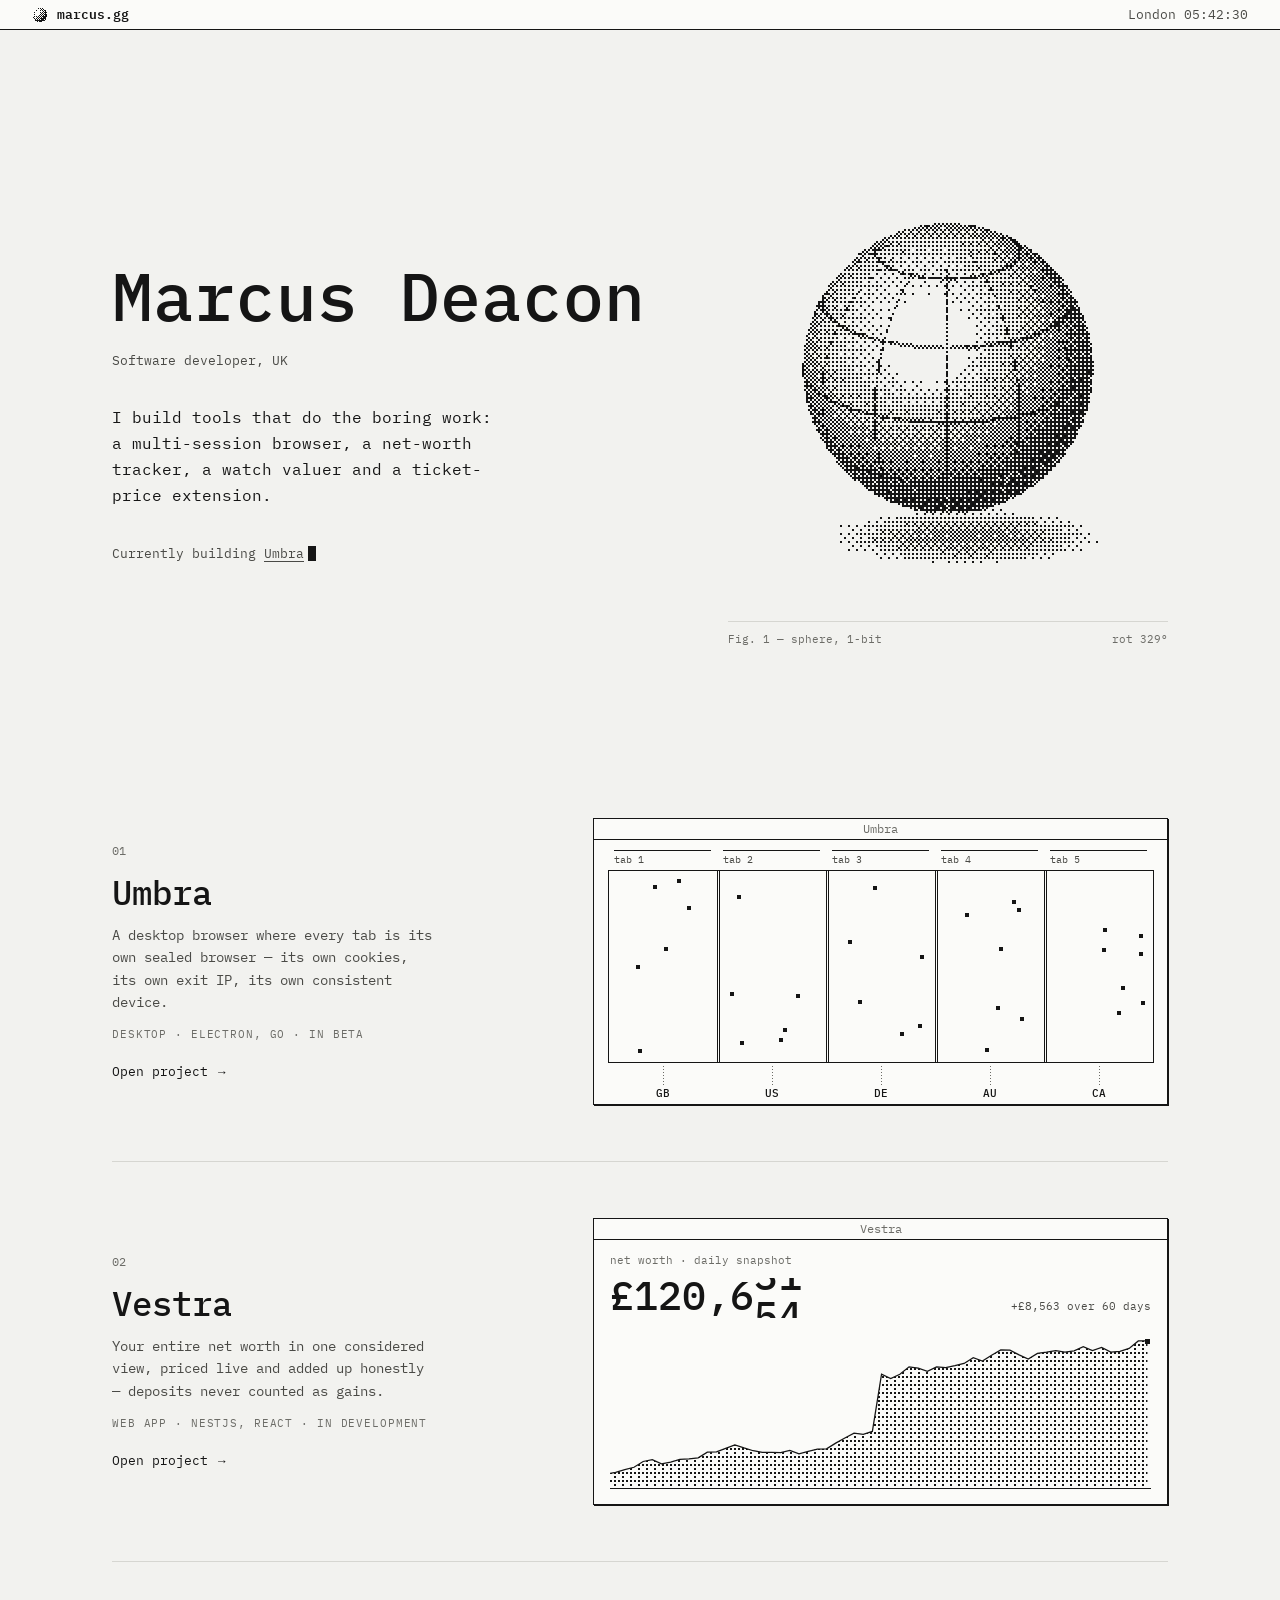
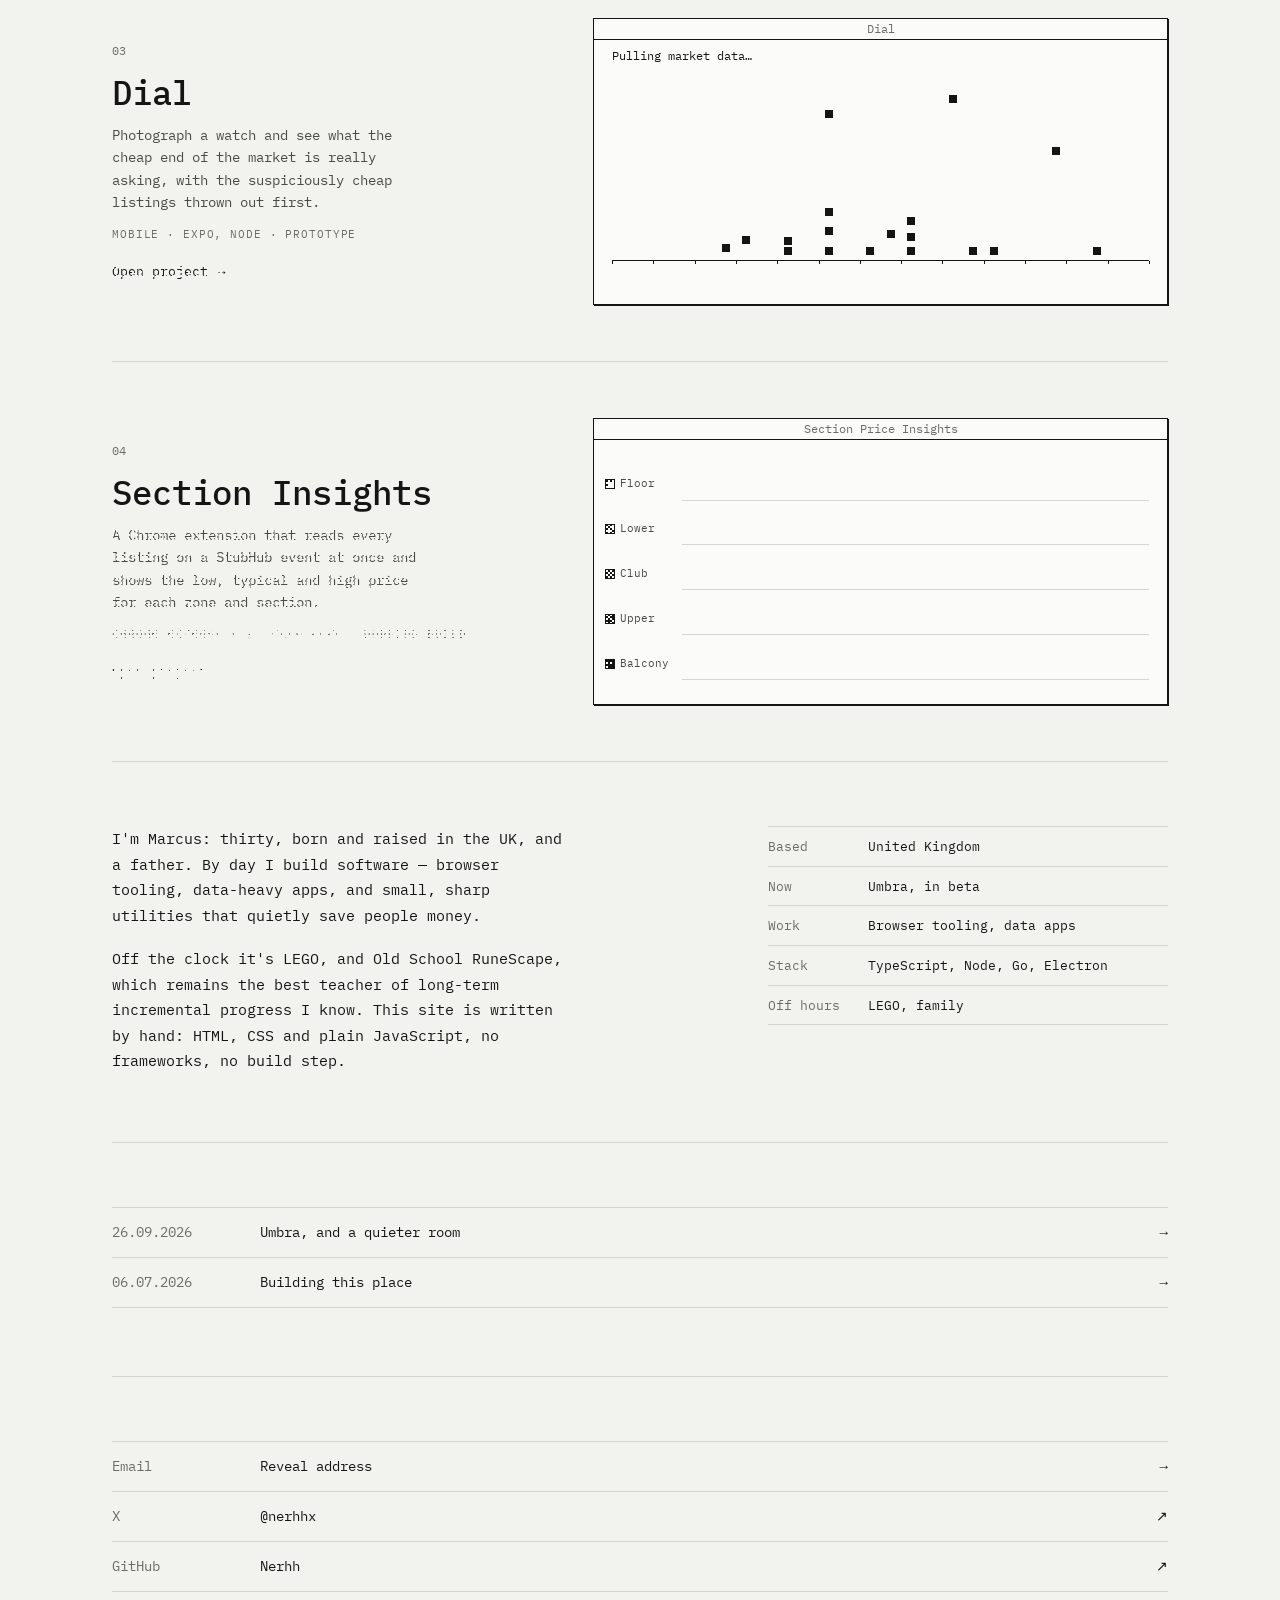
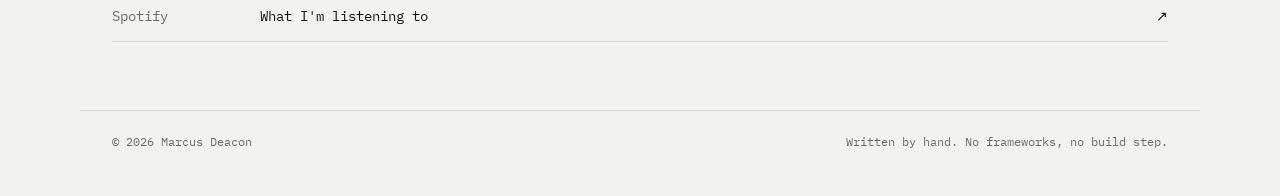
==== index.html @ 643c9d8e "Drop section headers, split the script, and introduce projects properly The menu-bar navigation and " ====
<!DOCTYPE html>
<html lang="en-GB">
<head>
  <meta charset="utf-8">
  <meta name="viewport" content="width=device-width, initial-scale=1">
  <title>Marcus Deacon</title>
  <meta name="description" content="Marcus Deacon — software developer in the UK. Building Umbra, a multi-session browser, alongside a net-worth tracker, a watch valuer and a ticket-price extension.">
  <meta property="og:title" content="Marcus Deacon">
  <meta property="og:description" content="Software developer, UK. Building Umbra, a multi-session browser.">
  <meta property="og:url" content="https://marcus.gg/">
  <meta property="og:type" content="website">
  <meta property="og:image" content="https://marcus.gg/assets/og.png">
  <meta property="og:image:width" content="1200">
  <meta property="og:image:height" content="630">
  <meta name="twitter:card" content="summary_large_image">
  <meta name="twitter:image" content="https://marcus.gg/assets/og.png">
  <meta name="theme-color" content="#fbfbf9">
  <link rel="icon" href="data:image/svg+xml,%3Csvg xmlns='http://www.w3.org/2000/svg' viewBox='0 0 16 16'%3E%3Crect width='16' height='16' fill='%23fbfbf9'/%3E%3Ccircle cx='8' cy='8' r='6' fill='%23151515'/%3E%3C/svg%3E">
  <link rel="preload" as="font" type="font/woff2" crossorigin href="assets/fonts/ibm-plex-mono-400.woff2">
  <link rel="preload" as="font" type="font/woff2" crossorigin href="assets/fonts/ibm-plex-mono-500.woff2">
  <link rel="stylesheet" href="css/style.css">
</head>
<body>

  <header class="menubar">
    <a class="mb-home" href="#top"><canvas id="mb-orb" width="16" height="16" aria-hidden="true"></canvas>marcus.gg</a>
    <div class="mb-right" aria-hidden="true">
      <span class="mb-dim" id="coords"></span>
      <span id="clock"></span>
    </div>
  </header>

  <main id="top">

    <section class="hero" aria-label="Introduction">
      <div>
        <h1 data-type data-at="220" data-cps="52">Marcus Deacon</h1>
        <p class="role" data-type data-at="980" data-cps="26">Software developer, UK</p>
        <p class="lede" data-dz data-at="1640">I build tools that do the boring work: a multi-session browser, a net-worth tracker, a watch valuer and a ticket-price extension.</p>
        <p class="now" data-dz data-at="1980">Currently building <a href="umbra/">Umbra</a><span class="caret" aria-hidden="true"></span></p>
      </div>
      <figure class="fig">
        <canvas id="orb" role="img" aria-label="A sphere drawn in one-bit dither, lit from the direction of your cursor. Drag to turn it."></canvas>
        <figcaption data-dz data-at="1400"><span>Fig. 1 — sphere, 1-bit</span><span id="orb-rot">drag to rotate</span></figcaption>
      </figure>
    </section>

    <ol class="index" aria-label="Projects">
      <li>
        <a class="pj" href="umbra/" data-zoom>
          <span class="pj-text">
            <span class="pj-n">01</span>
            <span class="pj-name" data-type>Umbra</span>
            <span class="pj-line" data-dz>A desktop browser where every tab is its own sealed browser — its own cookies, its own exit IP, its own consistent device.</span>
            <span class="pj-meta" data-dz>Desktop · Electron, Go · In beta</span>
            <span class="pj-open" data-dz>Open project <span class="go" aria-hidden="true">→</span></span>
          </span>
          <span class="pj-fig win" data-zoom-target>
            <span class="win-bar"><span class="win-box" aria-hidden="true"></span><span class="win-title">Umbra</span></span>
            <canvas class="mini" data-mini="umbra" role="img" aria-label="Five sealed partitions; cookies bounce inside their own and never cross"></canvas>
          </span>
        </a>
      </li>
      <li>
        <a class="pj" href="vestra/" data-zoom>
          <span class="pj-text">
            <span class="pj-n">02</span>
            <span class="pj-name" data-type>Vestra</span>
            <span class="pj-line" data-dz>Your entire net worth in one considered view, priced live and added up honestly — deposits never counted as gains.</span>
            <span class="pj-meta" data-dz>Web app · NestJS, React · In development</span>
            <span class="pj-open" data-dz>Open project <span class="go" aria-hidden="true">→</span></span>
          </span>
          <span class="pj-fig win" data-zoom-target>
            <span class="win-bar"><span class="win-box" aria-hidden="true"></span><span class="win-title">Vestra</span></span>
            <canvas class="mini" data-mini="vestra" role="img" aria-label="A net-worth figure rolling to each day's snapshot above its history"></canvas>
          </span>
        </a>
      </li>
      <li>
        <a class="pj" href="dial/" data-zoom>
          <span class="pj-text">
            <span class="pj-n">03</span>
            <span class="pj-name" data-type>Dial</span>
            <span class="pj-line" data-dz>Photograph a watch and see what the cheap end of the market is really asking, with the suspiciously cheap listings thrown out first.</span>
            <span class="pj-meta" data-dz>Mobile · Expo, Node · Prototype</span>
            <span class="pj-open" data-dz>Open project <span class="go" aria-hidden="true">→</span></span>
          </span>
          <span class="pj-fig win" data-zoom-target>
            <span class="win-bar"><span class="win-box" aria-hidden="true"></span><span class="win-title">Dial</span></span>
            <canvas class="mini" data-mini="dial" role="img" aria-label="Listings land on a price axis; the cheap outliers are cut and the lowest twenty averaged"></canvas>
          </span>
        </a>
      </li>
      <li>
        <a class="pj" href="insights/" data-zoom>
          <span class="pj-text">
            <span class="pj-n">04</span>
            <span class="pj-name" data-type>Section Insights</span>
            <span class="pj-line" data-dz>A Chrome extension that reads every listing on a StubHub event at once and shows the low, typical and high price for each zone and section.</span>
            <span class="pj-meta" data-dz>Chrome extension · JavaScript · Working build</span>
            <span class="pj-open" data-dz>Open project <span class="go" aria-hidden="true">→</span></span>
          </span>
          <span class="pj-fig win" data-zoom-target>
            <span class="win-bar"><span class="win-box" aria-hidden="true"></span><span class="win-title">Section Price Insights</span></span>
            <canvas class="mini" data-mini="insights" role="img" aria-label="Listings fall into zone lanes, then each lane becomes a low, typical and high price"></canvas>
          </span>
        </a>
      </li>
    </ol>

    <section class="band" aria-label="About">
      <div class="about">
        <div>
          <p data-dz>I'm Marcus: thirty, born and raised in the UK, and a father. By day I build software — browser tooling, data-heavy apps, and small, sharp utilities that quietly save people money.</p>
          <p data-dz>Off the clock it's LEGO, and Old School RuneScape, which remains the best teacher of long-term incremental progress I know. This site is written by hand: HTML, CSS and plain JavaScript, no frameworks, no build step.</p>
        </div>
        <dl class="spec" data-dz>
          <dt>Based</dt><dd>United Kingdom</dd>
          <dt>Now</dt><dd>Umbra, in beta</dd>
          <dt>Work</dt><dd>Browser tooling, data apps</dd>
          <dt>Stack</dt><dd>TypeScript, Node, Go, Electron</dd>
          <dt>Off hours</dt><dd>LEGO, family</dd>
        </dl>
      </div>
    </section>

    <section class="band" aria-label="Notes">
      <ul class="rows" data-dz>
        <li><a class="row" href="log/#umbra"><span class="k">26.09.2026</span><span>Umbra, and a quieter room</span><span class="go" aria-hidden="true">→</span></a></li>
        <li><a class="row" href="log/#building-this-place"><span class="k">06.07.2026</span><span>Building this place</span><span class="go" aria-hidden="true">→</span></a></li>
      </ul>
      <p class="commit" id="commit" hidden></p>
    </section>

    <section class="band" aria-label="Contact">
      <ul class="rows" data-dz>
        <li id="email-row"><button type="button" class="row" id="email"><span class="k">Email</span><span id="email-text">Reveal address</span><span class="go" aria-hidden="true">→</span></button></li>
        <li><a class="row" href="https://x.com/nerhhx" target="_blank" rel="noopener"><span class="k">X</span><span>@nerhhx</span><span class="go" aria-hidden="true">↗</span></a></li>
        <li><a class="row" href="https://github.com/Nerhh" target="_blank" rel="noopener"><span class="k">GitHub</span><span>Nerhh</span><span class="go" aria-hidden="true">↗</span></a></li>
        <li><a class="row" href="https://open.spotify.com/user/z4c56k3259wkjrmovv3xabag4" target="_blank" rel="noopener"><span class="k">Spotify</span><span>What I'm listening to</span><span class="go" aria-hidden="true">↗</span></a></li>
      </ul>
    </section>

  </main>

  <footer>
    <span>© 2026 Marcus Deacon</span>
    <span>Written by hand. No frameworks, no build step.</span>
  </footer>

  <script src="js/core.js"></script>
  <script src="js/home.js"></script>
</body>
</html>
---- css/style.css ----
/* marcus.gg — hand-rolled, zero dependencies.
   Off-white paper, grey rules, one typeface. The motion is borrowed from
   older machines: text that types itself in, windows that zoom open,
   a dithered dissolve, and a sphere drawn one bit at a time.
   This file holds everything shared; each project page adds its own sheet. */

@font-face { font-family: 'IBM Plex Mono'; font-style: normal; font-weight: 400; font-display: swap; src: url('../assets/fonts/ibm-plex-mono-400.woff2') format('woff2'); }
@font-face { font-family: 'IBM Plex Mono'; font-style: normal; font-weight: 500; font-display: swap; src: url('../assets/fonts/ibm-plex-mono-500.woff2') format('woff2'); }
@font-face { font-family: 'IBM Plex Mono'; font-style: normal; font-weight: 600; font-display: swap; src: url('../assets/fonts/ibm-plex-mono-600.woff2') format('woff2'); }

:root {
  --bg: #f2f2ef;
  --paper: #fbfbf9;
  --ink: #151515;
  --ink-2: #4a4a46;
  --ink-3: #6c6c67;
  --rule: #d6d6d1;
  --rule-2: #bfbfb9;
  --mono: 'IBM Plex Mono', ui-monospace, Menlo, Consolas, monospace;
  --bar-h: 30px;
  --gutter: 32px;
  --max: 1120px;
  color-scheme: light;
}

* { box-sizing: border-box; }

html { scroll-behavior: smooth; scroll-padding-top: calc(var(--bar-h) + 24px); }

body {
  margin: 0;
  background: var(--bg);
  color: var(--ink);
  font: 400 14px/1.65 var(--mono);
  -webkit-font-smoothing: antialiased;
  text-rendering: optimizeLegibility;
  overflow-x: clip;
}

::selection { background: var(--ink); color: var(--paper); }

a { color: inherit; text-decoration: underline; text-decoration-thickness: 1px; text-underline-offset: 3px; }
/* hover is a selection: ink behind, paper in front, no easing — the way a menu highlights */
a:hover { background: var(--ink); color: var(--paper); text-decoration: none; }

:focus-visible { outline: 1px solid var(--ink); outline-offset: 3px; }

button { font: inherit; color: inherit; }
canvas { display: block; }

h1, h2, h3, p, dl, dd, figure, ul, ol { margin: 0; }

.sr-only { position: absolute; width: 1px; height: 1px; overflow: hidden; clip: rect(0 0 0 0); white-space: nowrap; }

/* ---------- the menu bar ---------- */

.menubar {
  position: sticky; top: 0; z-index: 50;
  height: var(--bar-h);
  display: flex; align-items: stretch;
  padding: 0 calc(var(--gutter) - 10px);
  background: var(--paper);
  border-bottom: 1px solid var(--ink);
  font-size: 12.5px; line-height: 1;
  font-variant-numeric: tabular-nums;
}
.menubar a { display: flex; align-items: center; padding: 0 10px; text-decoration: none; }
.mb-home { font-weight: 600; gap: 9px; }
.mb-home canvas { width: 16px; height: 16px; image-rendering: pixelated; image-rendering: crisp-edges; }
.mb-home:hover canvas { filter: invert(1); }
.mb-crumb { display: flex; align-items: center; color: var(--ink-3); white-space: nowrap; }
.mb-crumb b { font-weight: 400; color: var(--ink); margin-left: 8px; }
.mb-right { margin-left: auto; display: flex; align-items: center; gap: 26px; padding: 0 10px; color: var(--ink-2); white-space: nowrap; }
.mb-dim { color: var(--ink-3); }

/* ---------- layout ---------- */

main { max-width: var(--max); margin: 0 auto; padding: 0 var(--gutter); }

.band { padding: 64px 0 68px; border-top: 1px solid var(--rule); }

/* ---------- index (hero) ---------- */

.hero {
  display: grid; grid-template-columns: minmax(0, 1.1fr) minmax(0, 0.9fr); gap: 40px 56px; align-items: center;
  min-height: min(calc(100svh - var(--bar-h)), 780px);
  padding: 56px 0 72px;
}
.hero h1 { margin: 0 0 18px; font-size: clamp(34px, 6.2vw, 68px); font-weight: 500; line-height: 1.05; white-space: nowrap; }
.role { margin: 0 0 34px; font-size: 13px; color: var(--ink-2); }
.lede { margin: 0 0 34px; font-size: 16px; line-height: 1.62; max-width: 38ch; }
.now { font-size: 13px; color: var(--ink-2); }
.caret {
  display: inline-block; width: 0.62em; height: 1.2em; margin-left: 4px; vertical-align: -0.24em;
  background: var(--ink); animation: blink 1.06s steps(1) infinite;
}
@keyframes blink { 50% { opacity: 0; } }

.fig { width: 100%; max-width: 440px; justify-self: end; }
#orb { width: 100%; aspect-ratio: 1; cursor: grab; touch-action: pan-y; }
#orb:active { cursor: grabbing; }
.fig figcaption {
  display: flex; justify-content: space-between; gap: 12px;
  margin-top: 6px; padding-top: 8px; border-top: 1px solid var(--rule);
  font-size: 11px; color: var(--ink-3); font-variant-numeric: tabular-nums;
}

/* ---------- windows ---------- */

.win { background: var(--paper); border: 1px solid var(--ink); box-shadow: 1px 1px 0 var(--ink); }
.win-bar {
  position: relative; height: 21px;
  display: flex; align-items: center; justify-content: center;
  border-bottom: 1px solid var(--ink);
}
/* the title-bar pinstripes belong to the focused window only, as they did */
.win-bar::before {
  content: ''; position: absolute; inset: 4px 3px;
  background: repeating-linear-gradient(to bottom, var(--ink) 0 1px, transparent 1px 2px);
  transform: scaleX(0); transition: transform 0.18s steps(6, end);
}
.win.active .win-bar::before { transform: scaleX(1); }
.win-title { position: relative; padding: 0 9px; background: var(--paper); font-size: 11.5px; color: var(--ink-3); line-height: 1; white-space: nowrap; }
.win.active .win-title { color: var(--ink); }
.win-box {
  position: absolute; left: 9px; top: 4px; width: 11px; height: 11px;
  border: 1px solid var(--ink); background: var(--paper); box-shadow: 0 0 0 2px var(--paper);
  opacity: 0;
}
.win.active .win-box { opacity: 1; }

/* ---------- the project index ---------- */

.index { list-style: none; padding: 0; margin: 0; }
.pj {
  display: grid; grid-template-columns: minmax(0, 0.85fr) minmax(0, 1.15fr); gap: 28px 56px; align-items: center;
  padding: 56px 0; border-top: 1px solid var(--rule);
  text-decoration: none;
}
.index li:first-child .pj { border-top: 0; padding-top: 8px; }
.pj:hover { background: none; color: inherit; }
.pj-n { font-size: 12px; color: var(--ink-3); font-variant-numeric: tabular-nums; }
.pj-text { display: flex; flex-direction: column; align-items: flex-start; gap: 12px; min-width: 0; }
.pj-name { font-size: clamp(26px, 3.2vw, 34px); font-weight: 500; line-height: 1.15; }
.pj-line { font-size: 14px; line-height: 1.6; color: var(--ink-2); max-width: 40ch; }
.pj-meta { font-size: 11px; letter-spacing: 0.08em; text-transform: uppercase; color: var(--ink-3); }
.pj-open { display: inline-flex; gap: 10px; align-items: baseline; font-size: 12.5px; margin-top: 6px; }
.pj-open .go { display: inline-block; transition: transform 0.24s steps(3, end); }
.pj:hover .pj-open, .pj:focus-visible .pj-open { background: var(--ink); color: var(--paper); box-shadow: 0 0 0 4px var(--ink); }
.pj:hover .pj-open .go, .pj:focus-visible .pj-open .go { transform: translateX(6px); }
.pj:focus-visible { outline: none; }
.pj-fig .mini { width: 100%; height: clamp(200px, 22vw, 264px); }

/* ---------- rows: log index and contact ---------- */

.rows { list-style: none; margin: 0; padding: 0; border-bottom: 1px solid var(--rule); }
.rows li { border-top: 1px solid var(--rule); }
.row {
  display: grid; grid-template-columns: 130px minmax(0, 1fr) auto; gap: 18px; align-items: baseline;
  width: calc(100% + 24px); margin: 0 -12px; padding: 13px 12px;
  background: none; border: 0; text-align: left; text-decoration: none; cursor: pointer;
}
.row:hover, .row:focus-visible { background: var(--ink); color: var(--paper); outline: none; }
.row .k { color: var(--ink-3); }
.row:hover .k, .row:focus-visible .k { color: var(--rule-2); }
.row .go { display: inline-block; transition: transform 0.24s steps(3, end); }
.row:hover .go, .row:focus-visible .go { transform: translateX(6px); }
.row > span:nth-child(2) { min-width: 0; overflow-wrap: anywhere; }
.commit { margin: 18px 0 0; font-size: 12px; color: var(--ink-3); }
.commit[hidden] { display: none; }
.commit b { font-weight: 500; color: var(--ink); }

/* ---------- about ---------- */

.about { display: grid; grid-template-columns: minmax(0, 1.2fr) minmax(0, 0.8fr); gap: 32px 56px; align-items: start; }
.about p { margin: 0 0 18px; font-size: 15px; line-height: 1.7; max-width: 50ch; }
.about p:last-child { margin-bottom: 0; }
.spec { display: grid; grid-template-columns: auto minmax(0, 1fr); font-size: 12.5px; border-top: 1px solid var(--rule); }
.spec dt, .spec dd { margin: 0; padding: 9px 0; border-bottom: 1px solid var(--rule); }
.spec dt { padding-right: 28px; color: var(--ink-3); }

/* ---------- footer ---------- */

footer {
  max-width: var(--max); margin: 0 auto; padding: 22px var(--gutter) 44px;
  display: flex; flex-wrap: wrap; justify-content: space-between; gap: 8px 24px;
  border-top: 1px solid var(--rule);
  font-size: 11.5px; color: var(--ink-3);
}

/* ---------- log page ---------- */

.sec {
  display: grid; grid-template-columns: 150px minmax(0, 1fr); gap: 0 40px;
  padding: 72px 0 88px; border-top: 1px solid var(--rule);
}
main > .sec:first-child { border-top: 0; }
.sec-label {
  position: sticky; top: calc(var(--bar-h) + 28px); align-self: start;
  font-size: 12px; font-weight: 400; color: var(--ink-3); line-height: 1.4;
}
.sec-label .n { color: var(--ink); margin-right: 12px; }
.entry h2 { margin: 0 0 18px; font-size: 20px; font-weight: 500; line-height: 1.3; }
.entry p { margin: 0 0 16px; font-size: 14.5px; line-height: 1.75; color: var(--ink-2); max-width: 64ch; }
.entry p:last-child { margin-bottom: 0; }
.entry strong { color: var(--ink); font-weight: 500; }

/* ---------- project pages: the shared frame (each page lays out its own middle) ---------- */

.pg-head { padding: clamp(56px, 10vh, 112px) 0 clamp(40px, 7vh, 72px); max-width: 780px; }
.pg-kicker { font-size: 11.5px; letter-spacing: 0.08em; text-transform: uppercase; color: var(--ink-3); margin-bottom: 22px; }
.pg-head h1 { font-size: clamp(44px, 9vw, 104px); font-weight: 500; line-height: 1; margin-bottom: 28px; white-space: nowrap; }
.pg-lede { font-size: clamp(16px, 1.6vw, 19px); line-height: 1.6; max-width: 46ch; }
.pg-note { font-size: 11.5px; color: var(--ink-3); }
.pg-prose p { font-size: 14.5px; line-height: 1.75; color: var(--ink-2); max-width: 60ch; margin-bottom: 16px; }
.pg-prose p:last-child { margin-bottom: 0; }
.pg-prose strong { color: var(--ink); font-weight: 500; }
.pg-facts { display: grid; grid-template-columns: 150px minmax(0, 1fr); gap: 0 40px; padding: 72px 0 88px; border-top: 1px solid var(--rule); }
.pg-facts h2 { font-size: 12px; font-weight: 400; color: var(--ink-3); }
.pg-facts dl { display: grid; grid-template-columns: minmax(120px, 0.4fr) minmax(0, 1fr); font-size: 13px; border-top: 1px solid var(--rule); }
.pg-facts dt, .pg-facts dd { padding: 11px 0; border-bottom: 1px solid var(--rule); }
.pg-facts dt { color: var(--ink-3); padding-right: 24px; }
.pg-next { max-width: var(--max); margin: 0 auto; padding: 0 var(--gutter); }
.pg-next a {
  display: grid; grid-template-columns: 150px minmax(0, 1fr) auto; gap: 0 40px; align-items: baseline;
  padding: 40px 0 44px; border-top: 1px solid var(--ink); text-decoration: none;
}
.pg-next .k { font-size: 12px; color: var(--ink-3); }
.pg-next .t { font-size: clamp(28px, 5vw, 56px); font-weight: 500; line-height: 1.1; }
.pg-next .go { font-size: clamp(22px, 3vw, 34px); display: inline-block; transition: transform 0.24s steps(3, end); }
.pg-next a:hover { background: var(--ink); color: var(--paper); }
.pg-next a:hover .k { color: var(--rule-2); }
.pg-next a:hover .go { transform: translateX(10px); }

/* ---------- motion ---------- */

.zoom { position: fixed; inset: 0; width: 100%; height: 100%; pointer-events: none; z-index: 60; }

/* typing: the text is uncovered one character at a time behind a block caret (mono makes 1ch exact) */
.js .tw { position: relative; display: inline-block; white-space: nowrap; max-width: 100%; }
.js .tw .tw-text { display: inline-block; clip-path: inset(0 100% 0 0); }
.js .tw.on .tw-text { animation: type calc(var(--n) * var(--cps, 34ms)) steps(var(--n), end) var(--d, 0ms) forwards; }
.js .tw .tw-caret { position: absolute; left: 0; top: 0.08em; bottom: 0.08em; width: 1ch; background: var(--ink); opacity: 0; pointer-events: none; }
.js .tw.on .tw-caret { opacity: 1; animation: caret calc(var(--n) * var(--cps, 34ms)) steps(var(--n), end) var(--d, 0ms) both; }
.js .tw.done .tw-caret { transform: translateX(calc(var(--n) * 1ch)); animation: caret-out 0.9s steps(1, end) forwards; }
@keyframes type { to { clip-path: inset(0 0 0 0); } }
@keyframes caret { from { transform: translateX(0); } to { transform: translateX(calc(var(--n) * 1ch)); } }
@keyframes caret-out { 0% { opacity: 1; } 33% { opacity: 0; } 66% { opacity: 1; } 100% { opacity: 0; } }

/* cross-document navigation opens like an iris, in steps */
@view-transition { navigation: auto; }
::view-transition-old(root) { animation: none; }
::view-transition-new(root) { animation: iris 0.56s steps(10, end) both; }
@keyframes iris { from { clip-path: circle(0 at 50% 42%); } to { clip-path: circle(80% at 50% 42%); } }

/* ---------- responsive ---------- */

@media (max-width: 900px) {
  :root { --gutter: 20px; }
  .band { padding: 56px 0 64px; }
  .hero { grid-template-columns: 1fr; min-height: 0; padding: 44px 0 56px; }
  .fig { justify-self: center; max-width: 340px; }
  .pj { grid-template-columns: minmax(0, 1fr); padding: 44px 0; }
  .about { grid-template-columns: 1fr; }
  .sec, .pg-facts { grid-template-columns: 1fr; padding: 52px 0 64px; }
  .sec-label { position: static; margin-bottom: 26px; }
  .pg-facts h2 { margin-bottom: 20px; }
  .pg-next a { grid-template-columns: minmax(0, 1fr) auto; }
  .pg-next .k { grid-column: 1 / -1; margin-bottom: 8px; }
  .mb-dim { display: none; }
}

@media (max-width: 480px) {
  .menubar { padding: 0 6px; font-size: 12px; }
  .menubar a { padding: 0 7px; }
  .mb-right { gap: 14px; padding: 0 7px; }
  .row { grid-template-columns: 84px minmax(0, 1fr) auto; gap: 12px; }
  .pg-facts dl { grid-template-columns: minmax(96px, 0.45fr) minmax(0, 1fr); }
}

@media (prefers-reduced-motion: reduce) {
  *, *::before, *::after { animation: none !important; transition: none !important; }
  html { scroll-behavior: auto; }
  ::view-transition-group(*), ::view-transition-old(*), ::view-transition-new(*) { animation: none !important; }
}

@media print {
  * { -webkit-mask-image: none !important; mask-image: none !important; }
  .js .tw .tw-text { clip-path: none !important; }
  .menubar, .zoom, .tw-caret, .caret { display: none !important; }
}
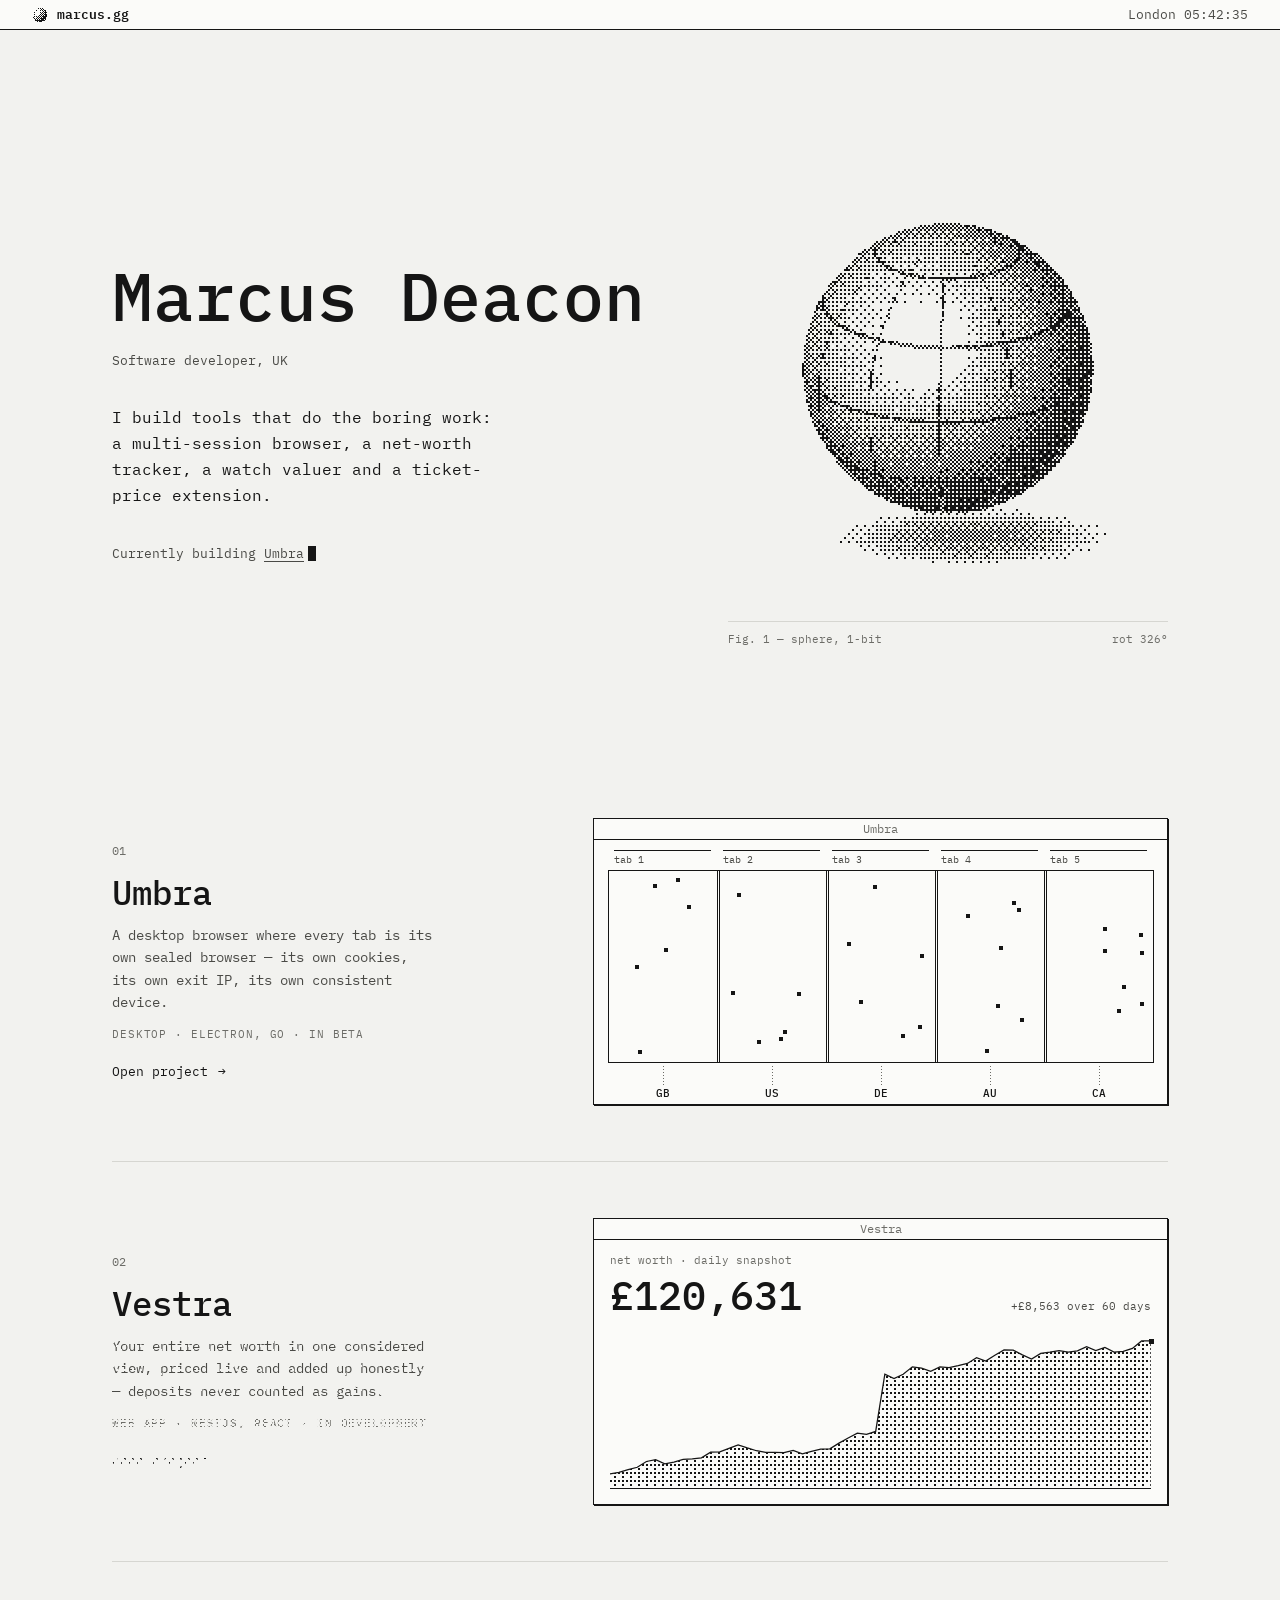
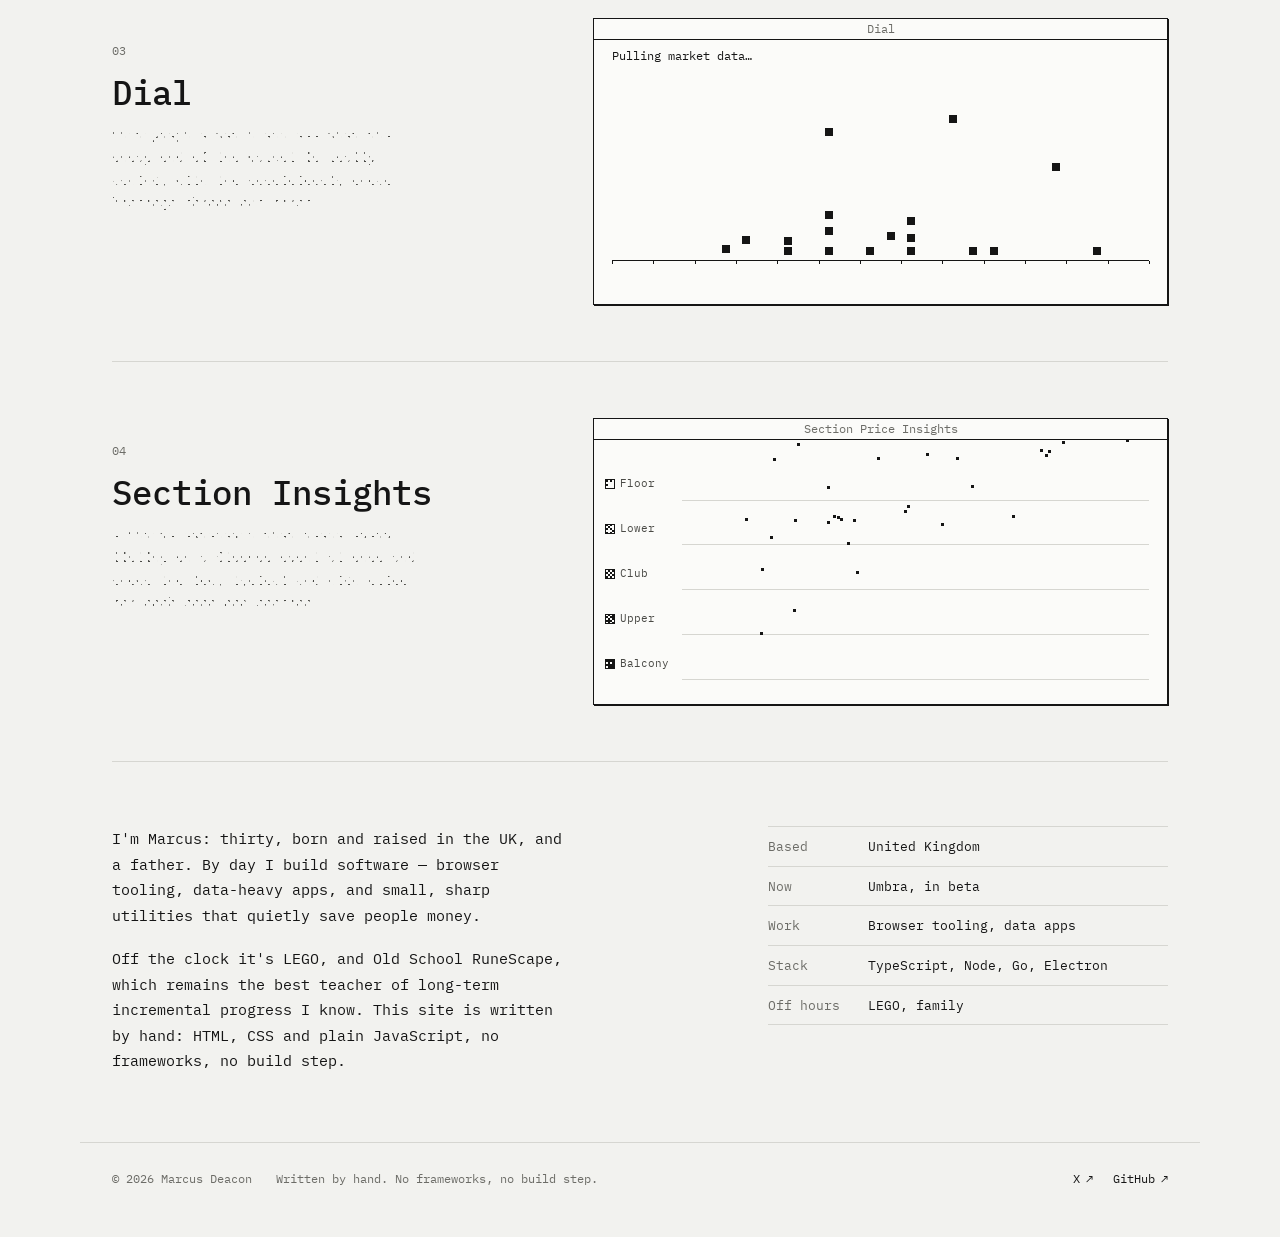
==== commit 3c555ba6: "Home ends at the about band; X and GitHub move to the footer - Remove the notes rows, the live commi" ====
--- a/index.html
+++ b/index.html
@@ -123,29 +123,14 @@
         </dl>
       </div>
     </section>
-
-    <section class="band" aria-label="Notes">
-      <ul class="rows" data-dz>
-        <li><a class="row" href="log/#umbra"><span class="k">26.09.2026</span><span>Umbra, and a quieter room</span><span class="go" aria-hidden="true">→</span></a></li>
-        <li><a class="row" href="log/#building-this-place"><span class="k">06.07.2026</span><span>Building this place</span><span class="go" aria-hidden="true">→</span></a></li>
-      </ul>
-      <p class="commit" id="commit" hidden></p>
-    </section>
-
-    <section class="band" aria-label="Contact">
-      <ul class="rows" data-dz>
-        <li id="email-row"><button type="button" class="row" id="email"><span class="k">Email</span><span id="email-text">Reveal address</span><span class="go" aria-hidden="true">→</span></button></li>
-        <li><a class="row" href="https://x.com/nerhhx" target="_blank" rel="noopener"><span class="k">X</span><span>@nerhhx</span><span class="go" aria-hidden="true">↗</span></a></li>
-        <li><a class="row" href="https://github.com/Nerhh" target="_blank" rel="noopener"><span class="k">GitHub</span><span>Nerhh</span><span class="go" aria-hidden="true">↗</span></a></li>
-        <li><a class="row" href="https://open.spotify.com/user/z4c56k3259wkjrmovv3xabag4" target="_blank" rel="noopener"><span class="k">Spotify</span><span>What I'm listening to</span><span class="go" aria-hidden="true">↗</span></a></li>
-      </ul>
-    </section>
-
   </main>
 
   <footer>
-    <span>© 2026 Marcus Deacon</span>
-    <span>Written by hand. No frameworks, no build step.</span>
+    <p class="foot-note"><span>© 2026 Marcus Deacon</span><span>Written by hand. No frameworks, no build step.</span></p>
+    <ul class="foot-links" aria-label="Elsewhere">
+      <li><a href="https://x.com/nerhhx" target="_blank" rel="noopener">X <span class="go" aria-hidden="true">↗</span></a></li>
+      <li><a href="https://github.com/Nerhh" target="_blank" rel="noopener">GitHub <span class="go" aria-hidden="true">↗</span></a></li>
+    </ul>
   </footer>
 
   <script src="js/core.js"></script>
--- a/css/style.css
+++ b/css/style.css
@@ -7,6 +7,10 @@
 @font-face { font-family: 'IBM Plex Mono'; font-style: normal; font-weight: 400; font-display: swap; src: url('../assets/fonts/ibm-plex-mono-400.woff2') format('woff2'); }
 @font-face { font-family: 'IBM Plex Mono'; font-style: normal; font-weight: 500; font-display: swap; src: url('../assets/fonts/ibm-plex-mono-500.woff2') format('woff2'); }
 @font-face { font-family: 'IBM Plex Mono'; font-style: normal; font-weight: 600; font-display: swap; src: url('../assets/fonts/ibm-plex-mono-600.woff2') format('woff2'); }
+/* arrows and the tick live in a separate tiny subset, so → ↗ ✓ render in Plex rather than a fallback face */
+@font-face { font-family: 'IBM Plex Mono'; font-style: normal; font-weight: 400; font-display: swap; src: url('../assets/fonts/ibm-plex-mono-400-symbols.woff2') format('woff2'); unicode-range: U+2190-2193, U+2197, U+2713; }
+@font-face { font-family: 'IBM Plex Mono'; font-style: normal; font-weight: 500; font-display: swap; src: url('../assets/fonts/ibm-plex-mono-500-symbols.woff2') format('woff2'); unicode-range: U+2190-2193, U+2197, U+2713; }
+@font-face { font-family: 'IBM Plex Mono'; font-style: normal; font-weight: 600; font-display: swap; src: url('../assets/fonts/ibm-plex-mono-600-symbols.woff2') format('woff2'); unicode-range: U+2190-2193, U+2197, U+2713; }
 
 :root {
   --bg: #f2f2ef;
@@ -144,31 +148,15 @@
 .pj-name { font-size: clamp(26px, 3.2vw, 34px); font-weight: 500; line-height: 1.15; }
 .pj-line { font-size: 14px; line-height: 1.6; color: var(--ink-2); max-width: 40ch; }
 .pj-meta { font-size: 11px; letter-spacing: 0.08em; text-transform: uppercase; color: var(--ink-3); }
-.pj-open { display: inline-flex; gap: 10px; align-items: baseline; font-size: 12.5px; margin-top: 6px; }
+/* padded like a key: the text still lines up with the column, and the right padding holds the arrow's 6px nudge,
+   so on hover it ends as far from the edge as the text starts */
+.pj-open { display: inline-flex; gap: 10px; align-items: baseline; font-size: 12.5px; margin: 2px 0 -4px -8px; padding: 4px 14px 4px 8px; }
 .pj-open .go { display: inline-block; transition: transform 0.24s steps(3, end); }
-.pj:hover .pj-open, .pj:focus-visible .pj-open { background: var(--ink); color: var(--paper); box-shadow: 0 0 0 4px var(--ink); }
+.pj:hover .pj-open, .pj:focus-visible .pj-open { background: var(--ink); color: var(--paper); }
 .pj:hover .pj-open .go, .pj:focus-visible .pj-open .go { transform: translateX(6px); }
 .pj:focus-visible { outline: none; }
 .pj-fig .mini { width: 100%; height: clamp(200px, 22vw, 264px); }
 
-/* ---------- rows: log index and contact ---------- */
-
-.rows { list-style: none; margin: 0; padding: 0; border-bottom: 1px solid var(--rule); }
-.rows li { border-top: 1px solid var(--rule); }
-.row {
-  display: grid; grid-template-columns: 130px minmax(0, 1fr) auto; gap: 18px; align-items: baseline;
-  width: calc(100% + 24px); margin: 0 -12px; padding: 13px 12px;
-  background: none; border: 0; text-align: left; text-decoration: none; cursor: pointer;
-}
-.row:hover, .row:focus-visible { background: var(--ink); color: var(--paper); outline: none; }
-.row .k { color: var(--ink-3); }
-.row:hover .k, .row:focus-visible .k { color: var(--rule-2); }
-.row .go { display: inline-block; transition: transform 0.24s steps(3, end); }
-.row:hover .go, .row:focus-visible .go { transform: translateX(6px); }
-.row > span:nth-child(2) { min-width: 0; overflow-wrap: anywhere; }
-.commit { margin: 18px 0 0; font-size: 12px; color: var(--ink-3); }
-.commit[hidden] { display: none; }
-.commit b { font-weight: 500; color: var(--ink); }
 
 /* ---------- about ---------- */
 
@@ -183,10 +171,17 @@
 
 footer {
   max-width: var(--max); margin: 0 auto; padding: 22px var(--gutter) 44px;
-  display: flex; flex-wrap: wrap; justify-content: space-between; gap: 8px 24px;
+  display: flex; flex-wrap: wrap; justify-content: space-between; align-items: baseline; gap: 12px 24px;
   border-top: 1px solid var(--rule);
   font-size: 11.5px; color: var(--ink-3);
 }
+.foot-note { display: flex; flex-wrap: wrap; gap: 8px 24px; margin: 0; }
+/* each link is a padded key (24px+ to tap); the outer margins keep the text on the column edges, wrapped or not */
+.foot-links { display: flex; gap: 4px; list-style: none; margin: 0 -8px; padding: 0; }
+.foot-links a { display: inline-flex; gap: 6px; align-items: baseline; padding: 5px 8px; color: var(--ink); text-decoration: none; }
+.foot-links .go { display: inline-block; transition: transform 0.24s steps(3, end); }
+.foot-links a:hover, .foot-links a:focus-visible { background: var(--ink); color: var(--paper); outline: none; }
+.foot-links a:hover .go, .foot-links a:focus-visible .go { transform: translate(2px, -2px); }
 
 /* ---------- log page ---------- */
 
@@ -220,17 +215,22 @@
 .pg-facts dl { display: grid; grid-template-columns: minmax(120px, 0.4fr) minmax(0, 1fr); font-size: 13px; border-top: 1px solid var(--rule); }
 .pg-facts dt, .pg-facts dd { padding: 11px 0; border-bottom: 1px solid var(--rule); }
 .pg-facts dt { color: var(--ink-3); padding-right: 24px; }
-.pg-next { max-width: var(--max); margin: 0 auto; padding: 0 var(--gutter); }
+/* the rule spans the column; the link box reaches 12px past it each side, and its extra right padding
+   is the room the arrow nudges into */
+.pg-next {
+  max-width: var(--max); margin: 0 auto; padding: 0 var(--gutter);
+  background: linear-gradient(var(--ink), var(--ink)) top / 100% 1px no-repeat content-box;
+}
 .pg-next a {
   display: grid; grid-template-columns: 150px minmax(0, 1fr) auto; gap: 0 40px; align-items: baseline;
-  padding: 40px 0 44px; border-top: 1px solid var(--ink); text-decoration: none;
+  margin: 0 -12px; padding: 40px 20px 44px 12px; text-decoration: none;
 }
 .pg-next .k { font-size: 12px; color: var(--ink-3); }
 .pg-next .t { font-size: clamp(28px, 5vw, 56px); font-weight: 500; line-height: 1.1; }
 .pg-next .go { font-size: clamp(22px, 3vw, 34px); display: inline-block; transition: transform 0.24s steps(3, end); }
-.pg-next a:hover { background: var(--ink); color: var(--paper); }
-.pg-next a:hover .k { color: var(--rule-2); }
-.pg-next a:hover .go { transform: translateX(10px); }
+.pg-next a:hover, .pg-next a:focus-visible { background: var(--ink); color: var(--paper); outline: none; }
+.pg-next a:hover .k, .pg-next a:focus-visible .k { color: var(--rule-2); }
+.pg-next a:hover .go, .pg-next a:focus-visible .go { transform: translateX(8px); }
 
 /* ---------- motion ---------- */
 
@@ -242,9 +242,9 @@
 .js .tw.on .tw-text { animation: type calc(var(--n) * var(--cps, 34ms)) steps(var(--n), end) var(--d, 0ms) forwards; }
 .js .tw .tw-caret { position: absolute; left: 0; top: 0.08em; bottom: 0.08em; width: 1ch; background: var(--ink); opacity: 0; pointer-events: none; }
 .js .tw.on .tw-caret { opacity: 1; animation: caret calc(var(--n) * var(--cps, 34ms)) steps(var(--n), end) var(--d, 0ms) both; }
-.js .tw.done .tw-caret { transform: translateX(calc(var(--n) * 1ch)); animation: caret-out 0.9s steps(1, end) forwards; }
+.js .tw.done .tw-caret { transform: translateX(calc(var(--n) * (1ch + var(--ls, 0em)))); animation: caret-out 0.9s steps(1, end) forwards; }
 @keyframes type { to { clip-path: inset(0 0 0 0); } }
-@keyframes caret { from { transform: translateX(0); } to { transform: translateX(calc(var(--n) * 1ch)); } }
+@keyframes caret { from { transform: translateX(0); } to { transform: translateX(calc(var(--n) * (1ch + var(--ls, 0em)))); } }
 @keyframes caret-out { 0% { opacity: 1; } 33% { opacity: 0; } 66% { opacity: 1; } 100% { opacity: 0; } }
 
 /* cross-document navigation opens like an iris, in steps */
@@ -274,8 +274,8 @@
   .menubar { padding: 0 6px; font-size: 12px; }
   .menubar a { padding: 0 7px; }
   .mb-right { gap: 14px; padding: 0 7px; }
-  .row { grid-template-columns: 84px minmax(0, 1fr) auto; gap: 12px; }
-  .pg-facts dl { grid-template-columns: minmax(96px, 0.45fr) minmax(0, 1fr); }
+  .pg-facts dl { grid-template-columns: max-content minmax(0, 1fr); }
+  .pg-facts dt { padding-right: 16px; }
 }
 
 @media (prefers-reduced-motion: reduce) {
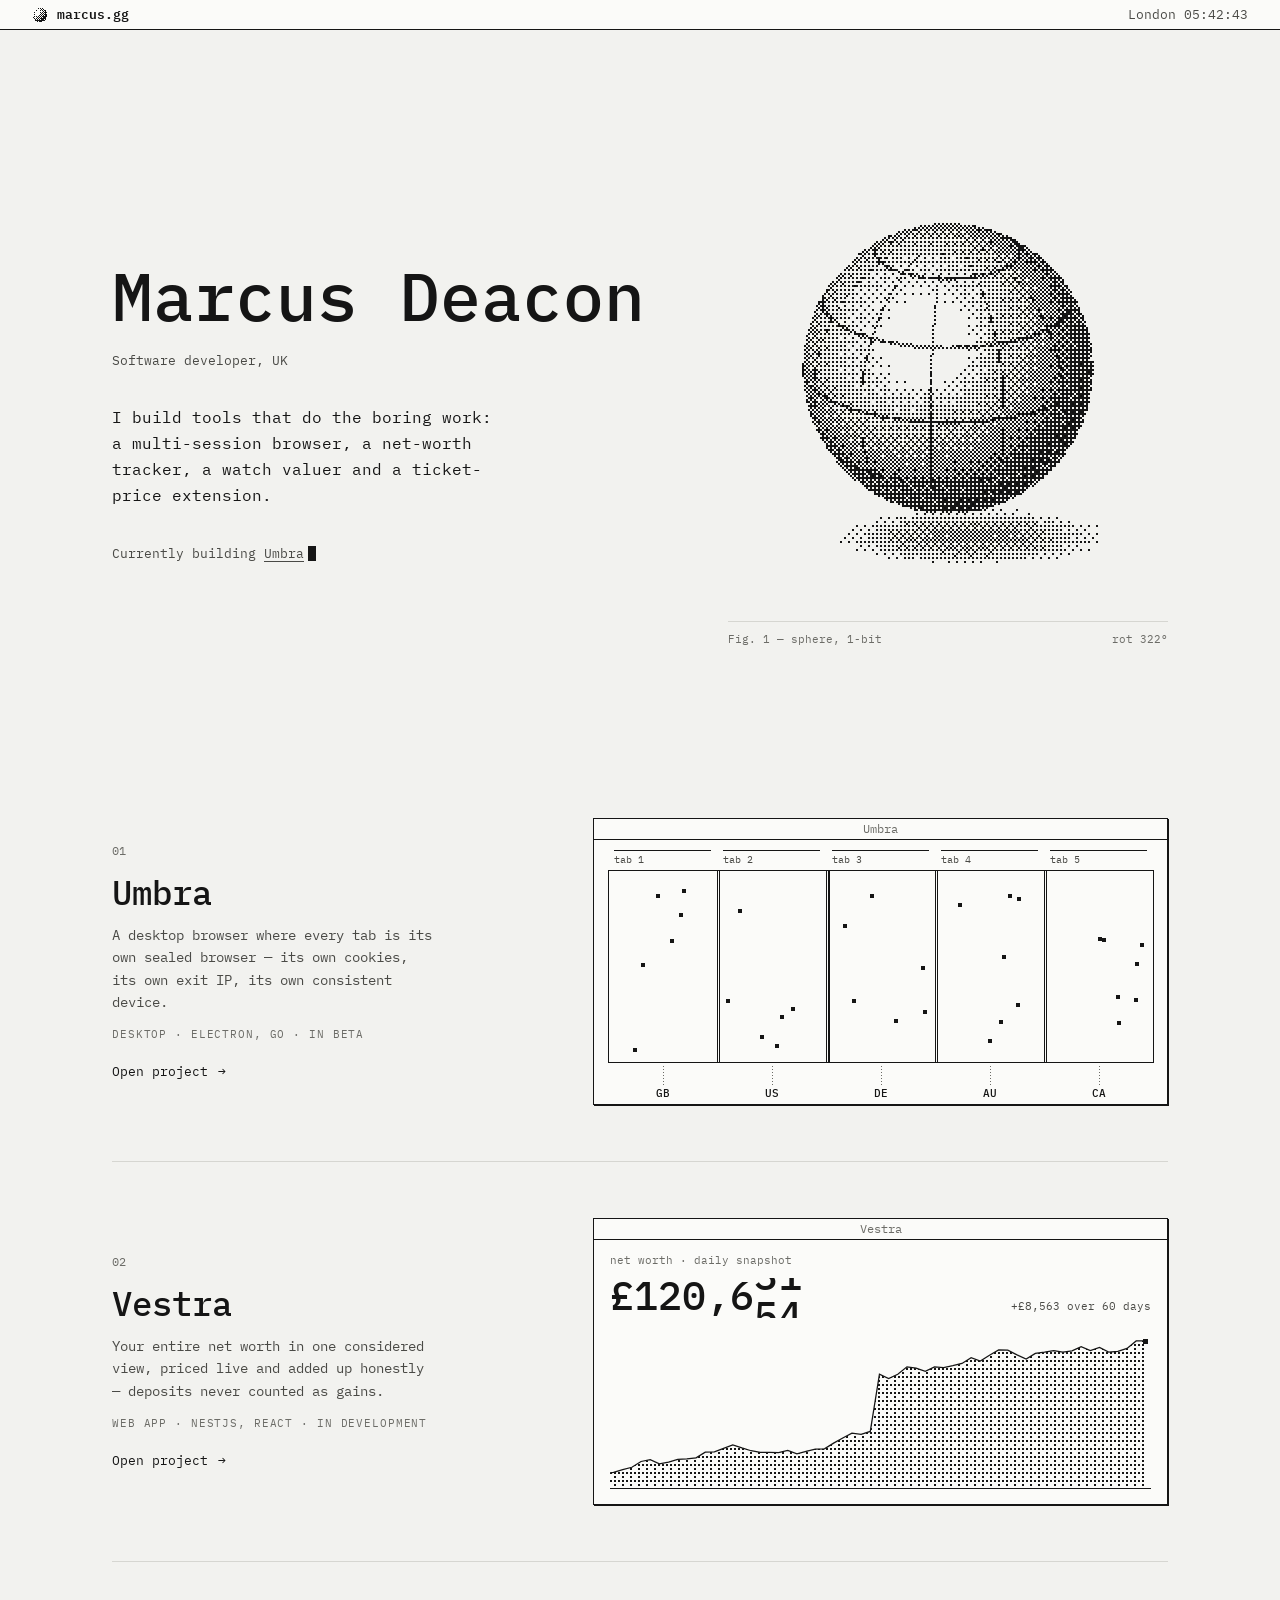
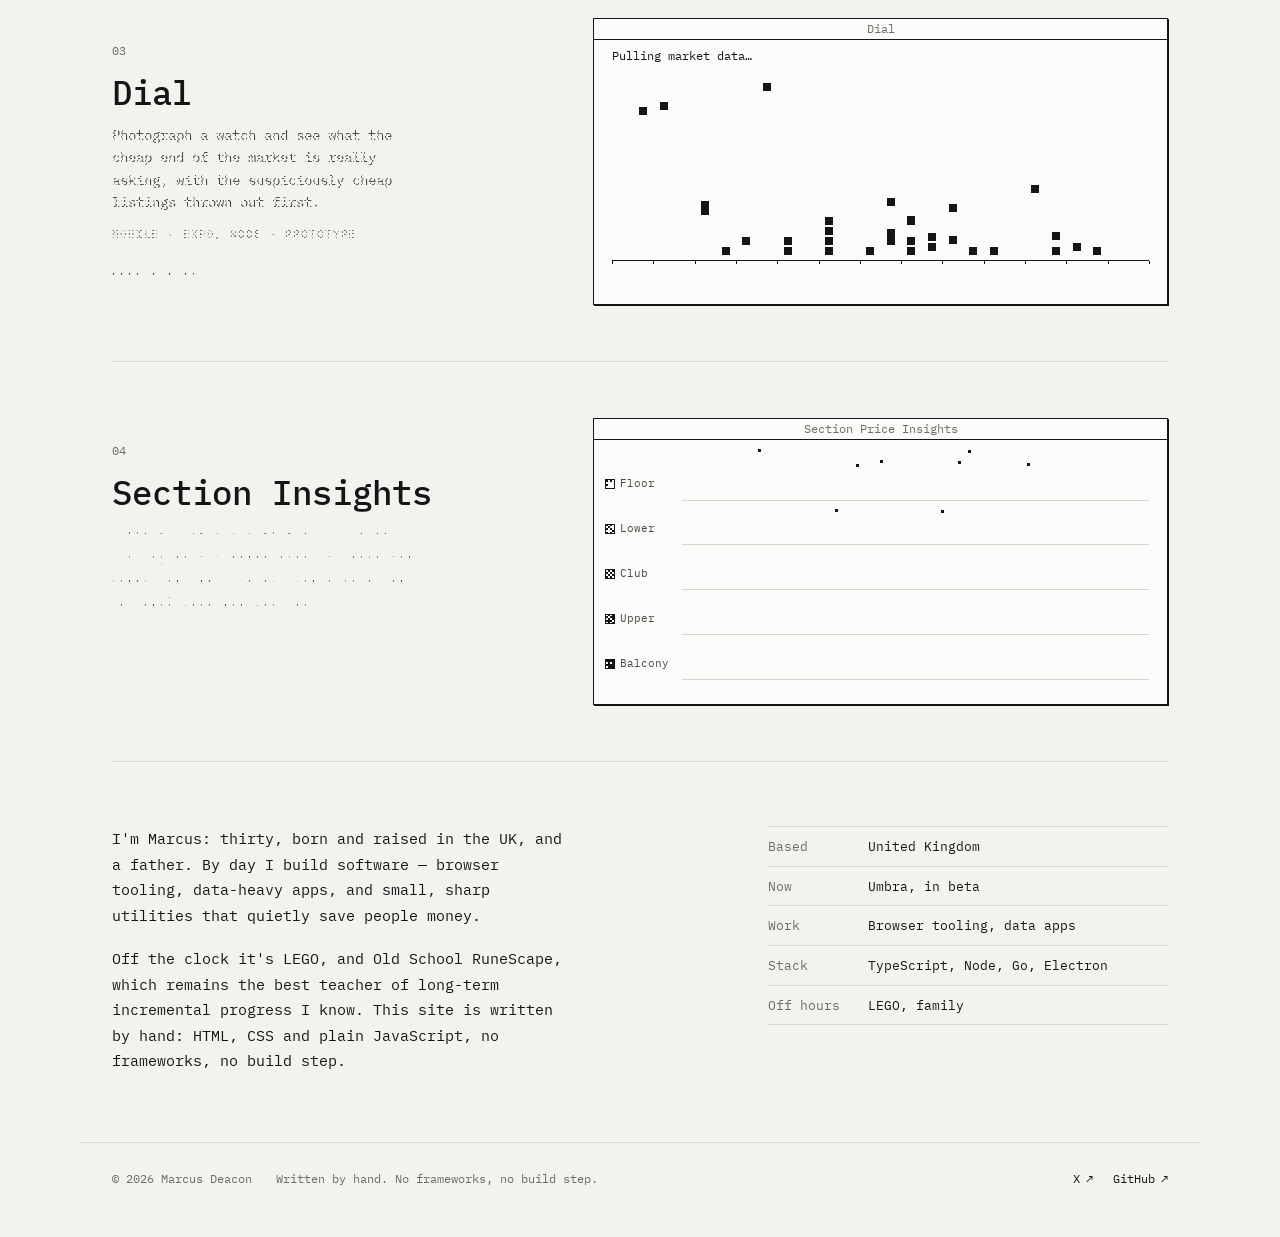
==== commit fd3e1b94: "Footer: copyright and links share a line on phones The footer is a grid now: one line on wide screen" ====
--- a/index.html
+++ b/index.html
@@ -126,7 +126,8 @@
   </main>
 
   <footer>
-    <p class="foot-note"><span>© 2026 Marcus Deacon</span><span>Written by hand. No frameworks, no build step.</span></p>
+    <span class="foot-copy">© 2026 Marcus Deacon</span>
+    <span class="foot-hand">Written by hand. No&nbsp;frameworks, no build step.</span>
     <ul class="foot-links" aria-label="Elsewhere">
       <li><a href="https://x.com/nerhhx" target="_blank" rel="noopener">X <span class="go" aria-hidden="true">↗</span></a></li>
       <li><a href="https://github.com/Nerhh" target="_blank" rel="noopener">GitHub <span class="go" aria-hidden="true">↗</span></a></li>
--- a/css/style.css
+++ b/css/style.css
@@ -169,13 +169,18 @@
 
 /* ---------- footer ---------- */
 
+/* one line: copyright, the note, links on the right. On phones: copyright and links share the top line,
+   the note sits under them */
 footer {
   max-width: var(--max); margin: 0 auto; padding: 22px var(--gutter) 44px;
-  display: flex; flex-wrap: wrap; justify-content: space-between; align-items: baseline; gap: 12px 24px;
+  display: grid; grid-template-columns: auto minmax(0, 1fr) auto; grid-template-areas: "copy hand links";
+  align-items: baseline; gap: 10px 24px;
   border-top: 1px solid var(--rule);
   font-size: 11.5px; color: var(--ink-3);
 }
-.foot-note { display: flex; flex-wrap: wrap; gap: 8px 24px; margin: 0; }
+.foot-copy { grid-area: copy; }
+.foot-hand { grid-area: hand; text-wrap: balance; }
+.foot-links { grid-area: links; }
 /* each link is a padded key (24px+ to tap); the outer margins keep the text on the column edges, wrapped or not */
 .foot-links { display: flex; gap: 4px; list-style: none; margin: 0 -8px; padding: 0; }
 .foot-links a { display: inline-flex; gap: 6px; align-items: baseline; padding: 5px 8px; color: var(--ink); text-decoration: none; }
@@ -270,6 +275,10 @@
   .mb-dim { display: none; }
 }
 
+@media (max-width: 700px) {
+  footer { grid-template-columns: minmax(0, 1fr) auto; grid-template-areas: "copy links" "hand hand"; }
+}
+
 @media (max-width: 480px) {
   .menubar { padding: 0 6px; font-size: 12px; }
   .menubar a { padding: 0 7px; }
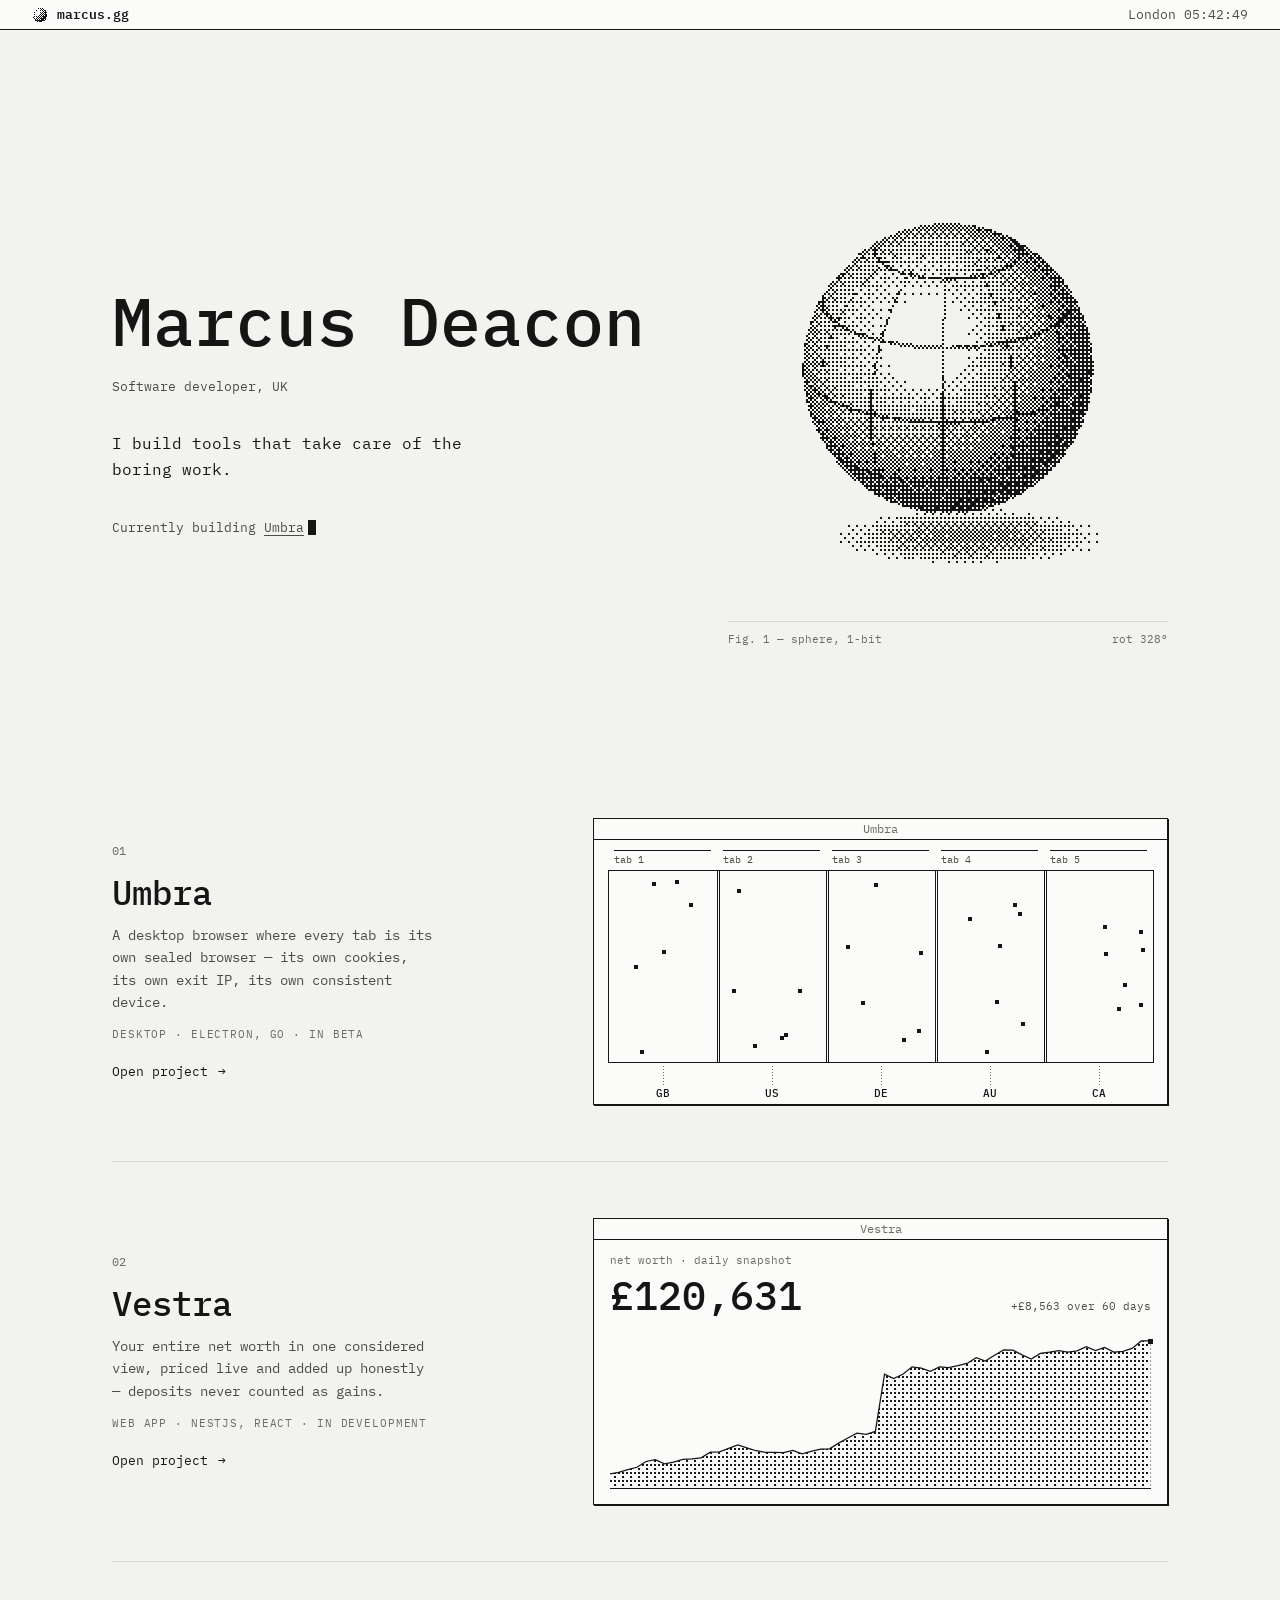
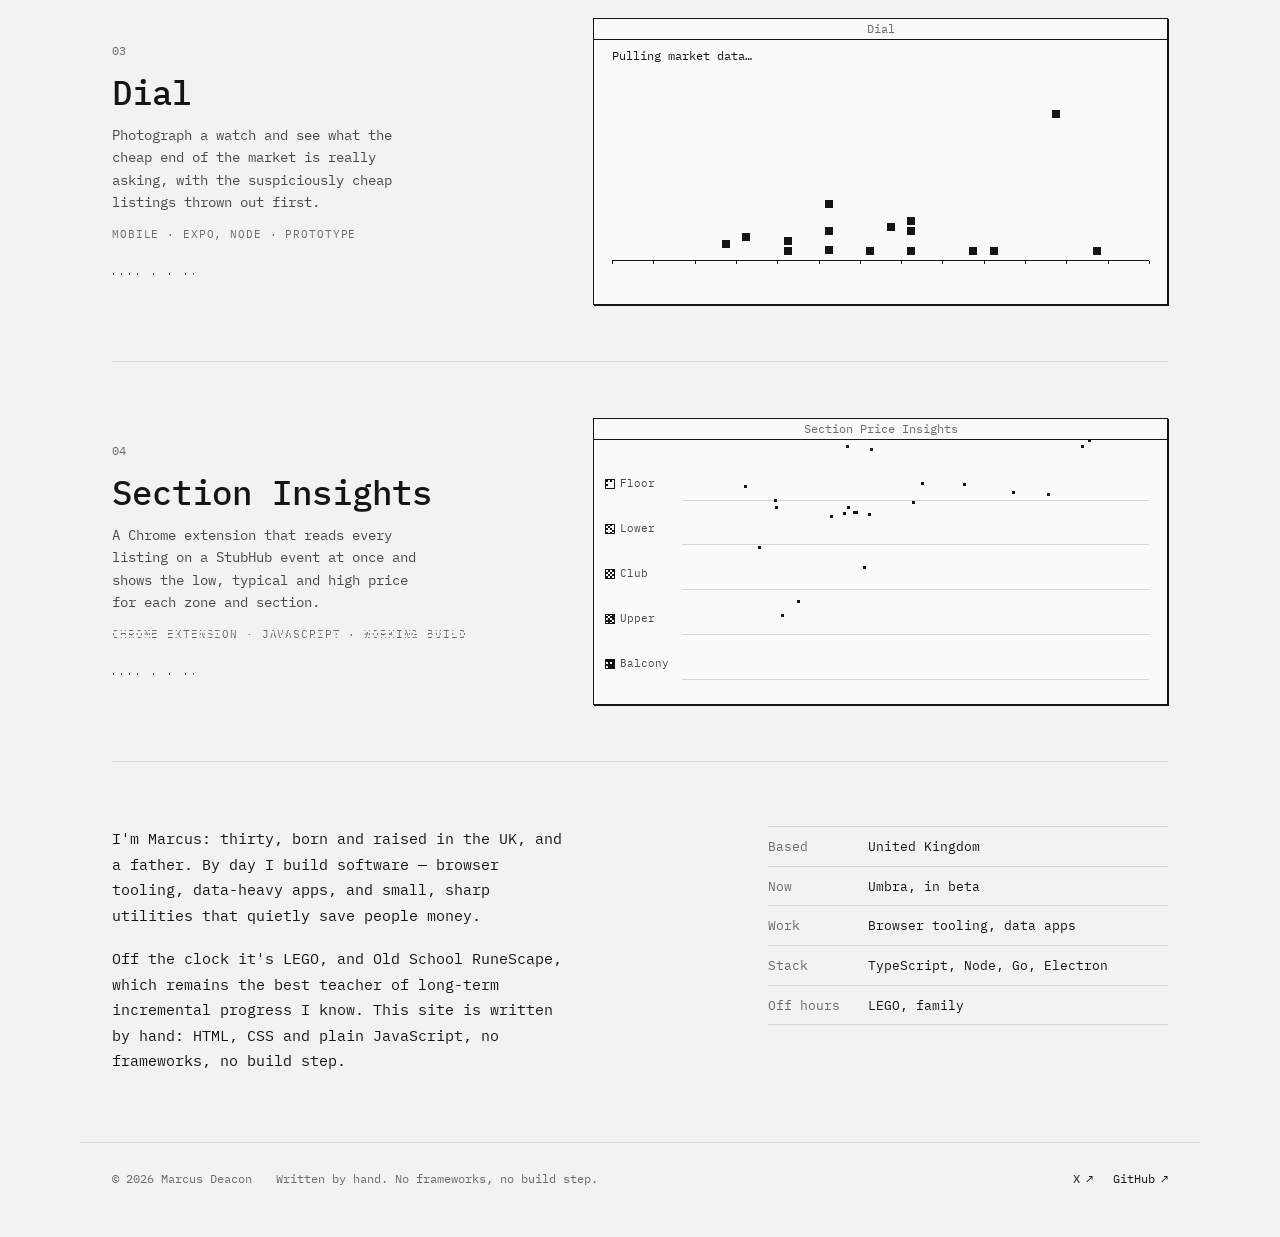
==== commit 994f9c7b: "Intro line that doesn't list the projects; share card to match - The hero line was a list of the fou" ====
--- a/index.html
+++ b/index.html
@@ -4,7 +4,7 @@
   <meta charset="utf-8">
   <meta name="viewport" content="width=device-width, initial-scale=1">
   <title>Marcus Deacon</title>
-  <meta name="description" content="Marcus Deacon — software developer in the UK. Building Umbra, a multi-session browser, alongside a net-worth tracker, a watch valuer and a ticket-price extension.">
+  <meta name="description" content="Marcus Deacon, a software developer in the UK who builds tools that take care of the boring work. Currently building Umbra.">
   <meta property="og:title" content="Marcus Deacon">
   <meta property="og:description" content="Software developer, UK. Building Umbra, a multi-session browser.">
   <meta property="og:url" content="https://marcus.gg/">
@@ -36,7 +36,7 @@
       <div>
         <h1 data-type data-at="220" data-cps="52">Marcus Deacon</h1>
         <p class="role" data-type data-at="980" data-cps="26">Software developer, UK</p>
-        <p class="lede" data-dz data-at="1640">I build tools that do the boring work: a multi-session browser, a net-worth tracker, a watch valuer and a ticket-price extension.</p>
+        <p class="lede" data-dz data-at="1640">I build tools that take&nbsp;care of the boring work.</p>
         <p class="now" data-dz data-at="1980">Currently building <a href="umbra/">Umbra</a><span class="caret" aria-hidden="true"></span></p>
       </div>
       <figure class="fig">
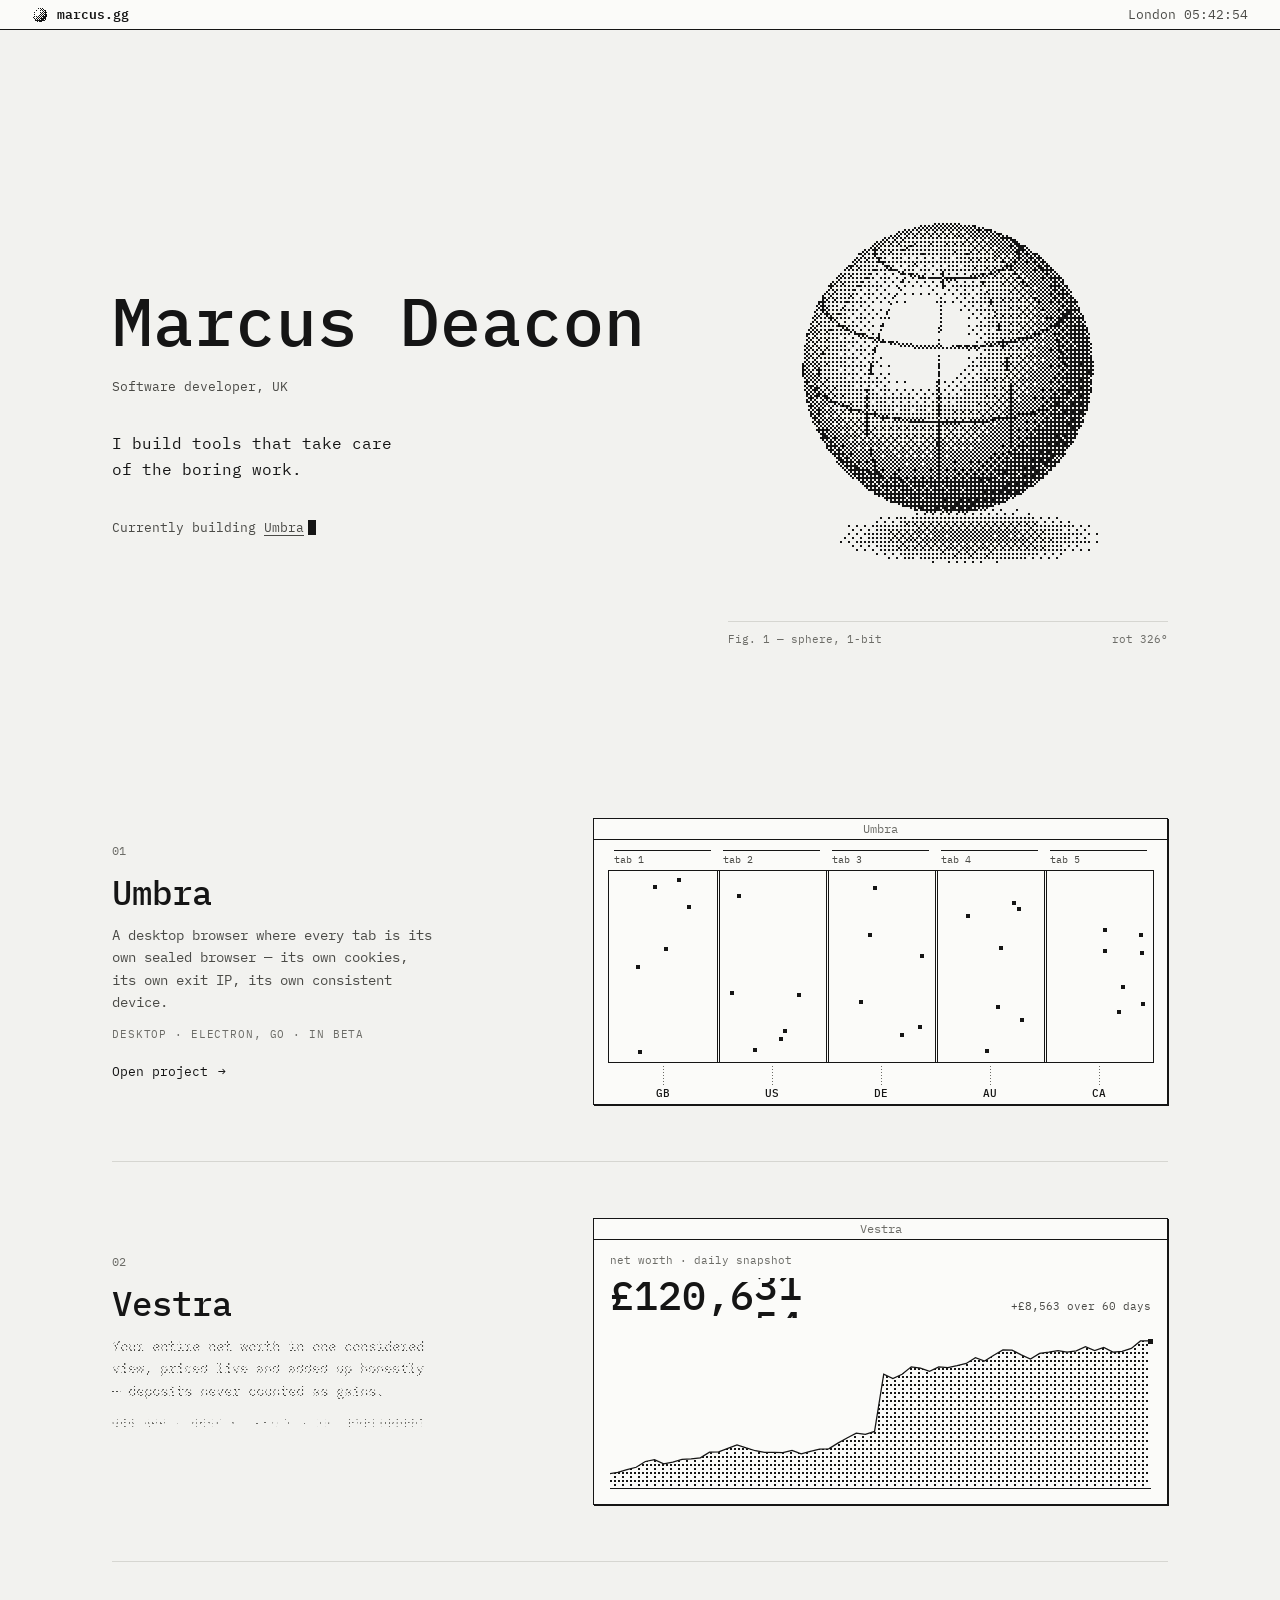
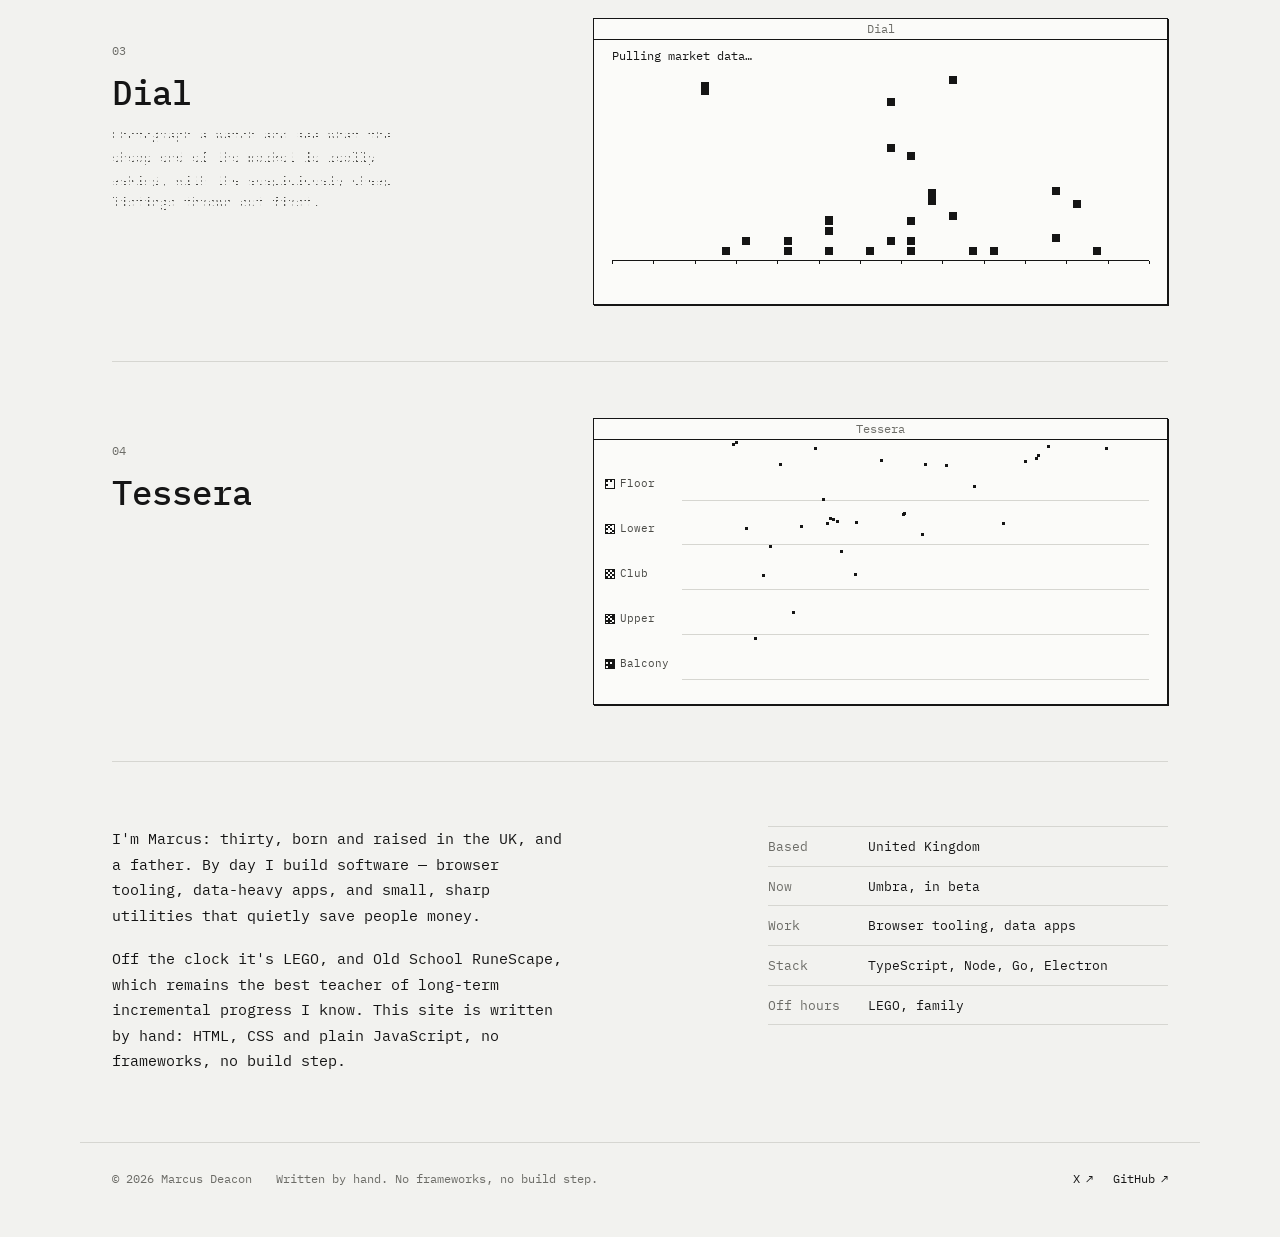
==== commit 3b4472a8: "Section Price Insights is now Tessera - The page moves to /tessera/, with its stylesheet and script " ====
--- a/index.html
+++ b/index.html
@@ -92,16 +92,16 @@
         </a>
       </li>
       <li>
-        <a class="pj" href="insights/" data-zoom>
+        <a class="pj" href="tessera/" data-zoom>
           <span class="pj-text">
             <span class="pj-n">04</span>
-            <span class="pj-name" data-type>Section Insights</span>
+            <span class="pj-name" data-type>Tessera</span>
             <span class="pj-line" data-dz>A Chrome extension that reads every listing on a StubHub event at once and shows the low, typical and high price for each zone and section.</span>
             <span class="pj-meta" data-dz>Chrome extension · JavaScript · Working build</span>
             <span class="pj-open" data-dz>Open project <span class="go" aria-hidden="true">→</span></span>
           </span>
           <span class="pj-fig win" data-zoom-target>
-            <span class="win-bar"><span class="win-box" aria-hidden="true"></span><span class="win-title">Section Price Insights</span></span>
+            <span class="win-bar"><span class="win-box" aria-hidden="true"></span><span class="win-title">Tessera</span></span>
             <canvas class="mini" data-mini="insights" role="img" aria-label="Listings fall into zone lanes, then each lane becomes a low, typical and high price"></canvas>
           </span>
         </a>
--- a/css/style.css
+++ b/css/style.css
@@ -92,7 +92,7 @@
 }
 .hero h1 { margin: 0 0 18px; font-size: clamp(34px, 6.2vw, 68px); font-weight: 500; line-height: 1.05; white-space: nowrap; }
 .role { margin: 0 0 34px; font-size: 13px; color: var(--ink-2); }
-.lede { margin: 0 0 34px; font-size: 16px; line-height: 1.62; max-width: 38ch; }
+.lede { margin: 0 0 34px; font-size: 16px; line-height: 1.62; max-width: 38ch; text-wrap: balance; }
 .now { font-size: 13px; color: var(--ink-2); }
 .caret {
   display: inline-block; width: 0.62em; height: 1.2em; margin-left: 4px; vertical-align: -0.24em;
@@ -187,23 +187,6 @@
 .foot-links .go { display: inline-block; transition: transform 0.24s steps(3, end); }
 .foot-links a:hover, .foot-links a:focus-visible { background: var(--ink); color: var(--paper); outline: none; }
 .foot-links a:hover .go, .foot-links a:focus-visible .go { transform: translate(2px, -2px); }
-
-/* ---------- log page ---------- */
-
-.sec {
-  display: grid; grid-template-columns: 150px minmax(0, 1fr); gap: 0 40px;
-  padding: 72px 0 88px; border-top: 1px solid var(--rule);
-}
-main > .sec:first-child { border-top: 0; }
-.sec-label {
-  position: sticky; top: calc(var(--bar-h) + 28px); align-self: start;
-  font-size: 12px; font-weight: 400; color: var(--ink-3); line-height: 1.4;
-}
-.sec-label .n { color: var(--ink); margin-right: 12px; }
-.entry h2 { margin: 0 0 18px; font-size: 20px; font-weight: 500; line-height: 1.3; }
-.entry p { margin: 0 0 16px; font-size: 14.5px; line-height: 1.75; color: var(--ink-2); max-width: 64ch; }
-.entry p:last-child { margin-bottom: 0; }
-.entry strong { color: var(--ink); font-weight: 500; }
 
 /* ---------- project pages: the shared frame (each page lays out its own middle) ---------- */
 
@@ -267,8 +250,7 @@
   .fig { justify-self: center; max-width: 340px; }
   .pj { grid-template-columns: minmax(0, 1fr); padding: 44px 0; }
   .about { grid-template-columns: 1fr; }
-  .sec, .pg-facts { grid-template-columns: 1fr; padding: 52px 0 64px; }
-  .sec-label { position: static; margin-bottom: 26px; }
+  .pg-facts { grid-template-columns: 1fr; padding: 52px 0 64px; }
   .pg-facts h2 { margin-bottom: 20px; }
   .pg-next a { grid-template-columns: minmax(0, 1fr) auto; }
   .pg-next .k { grid-column: 1 / -1; margin-bottom: 8px; }
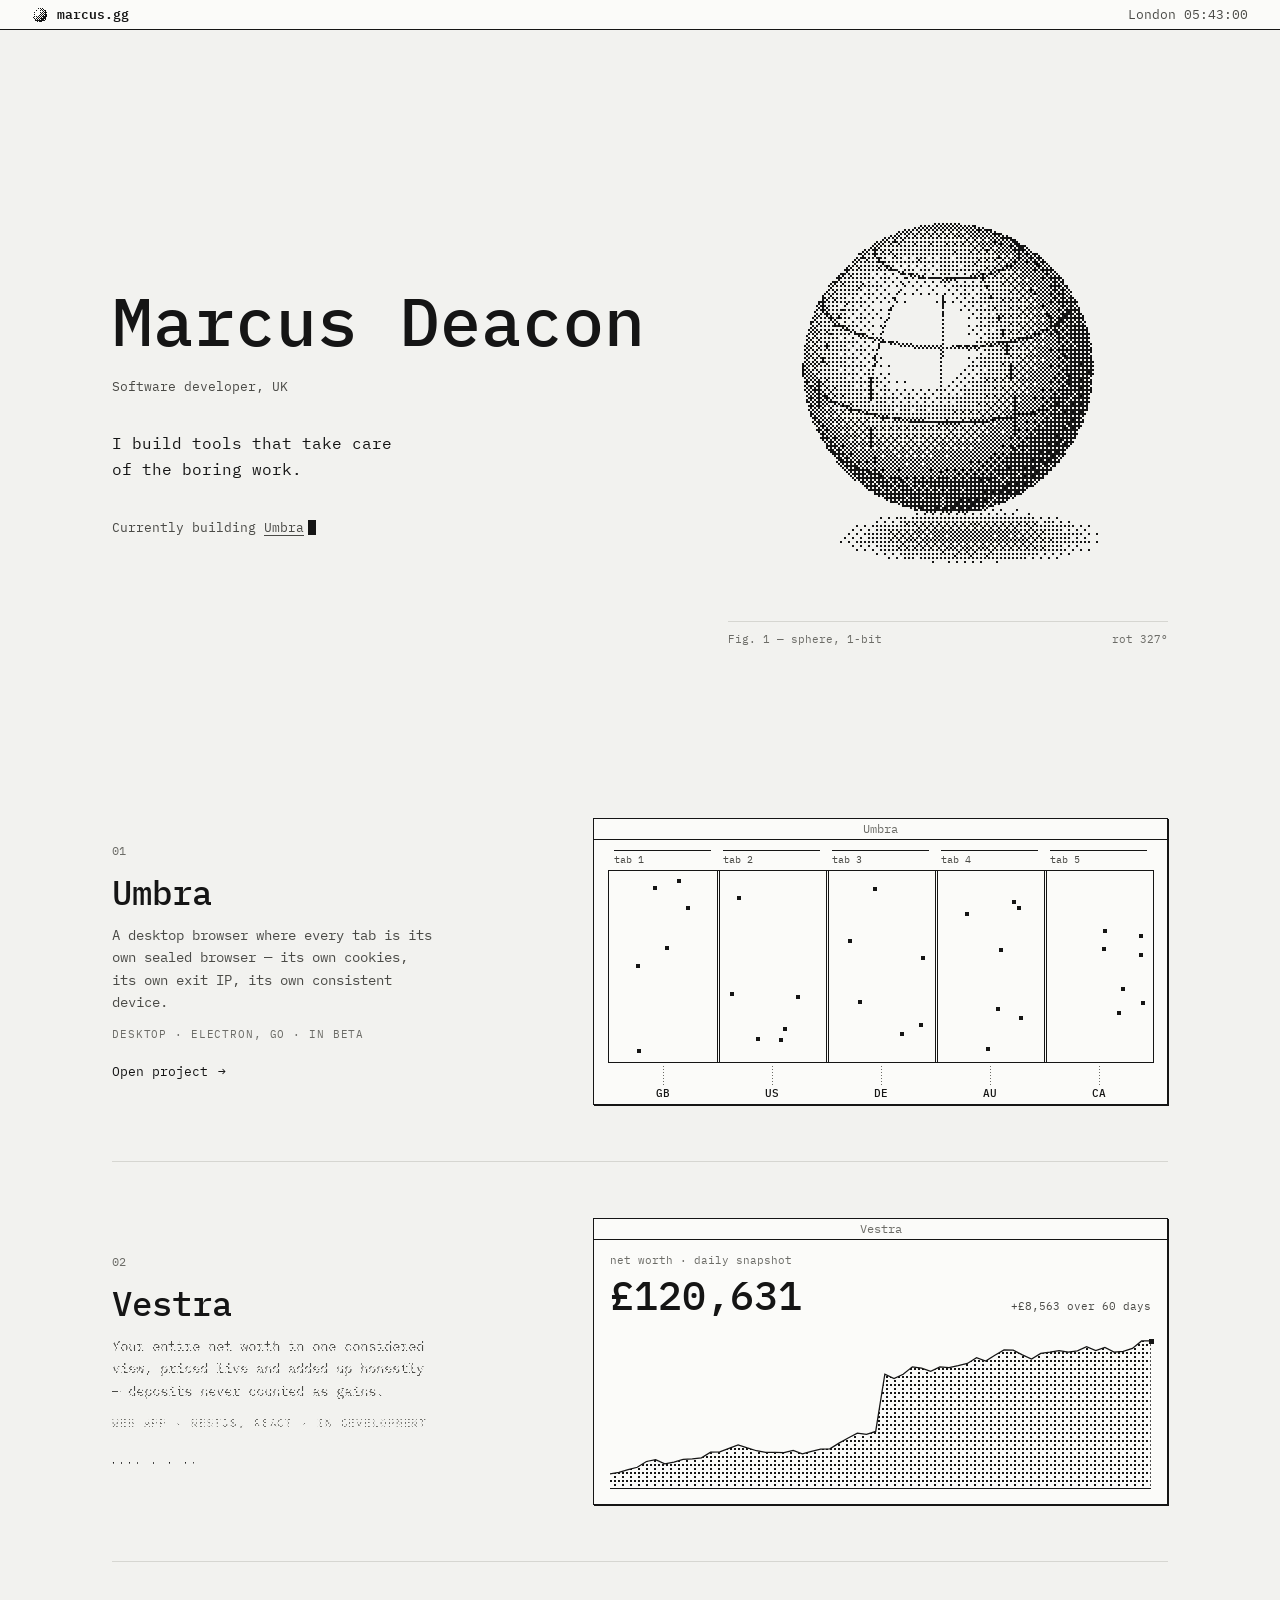
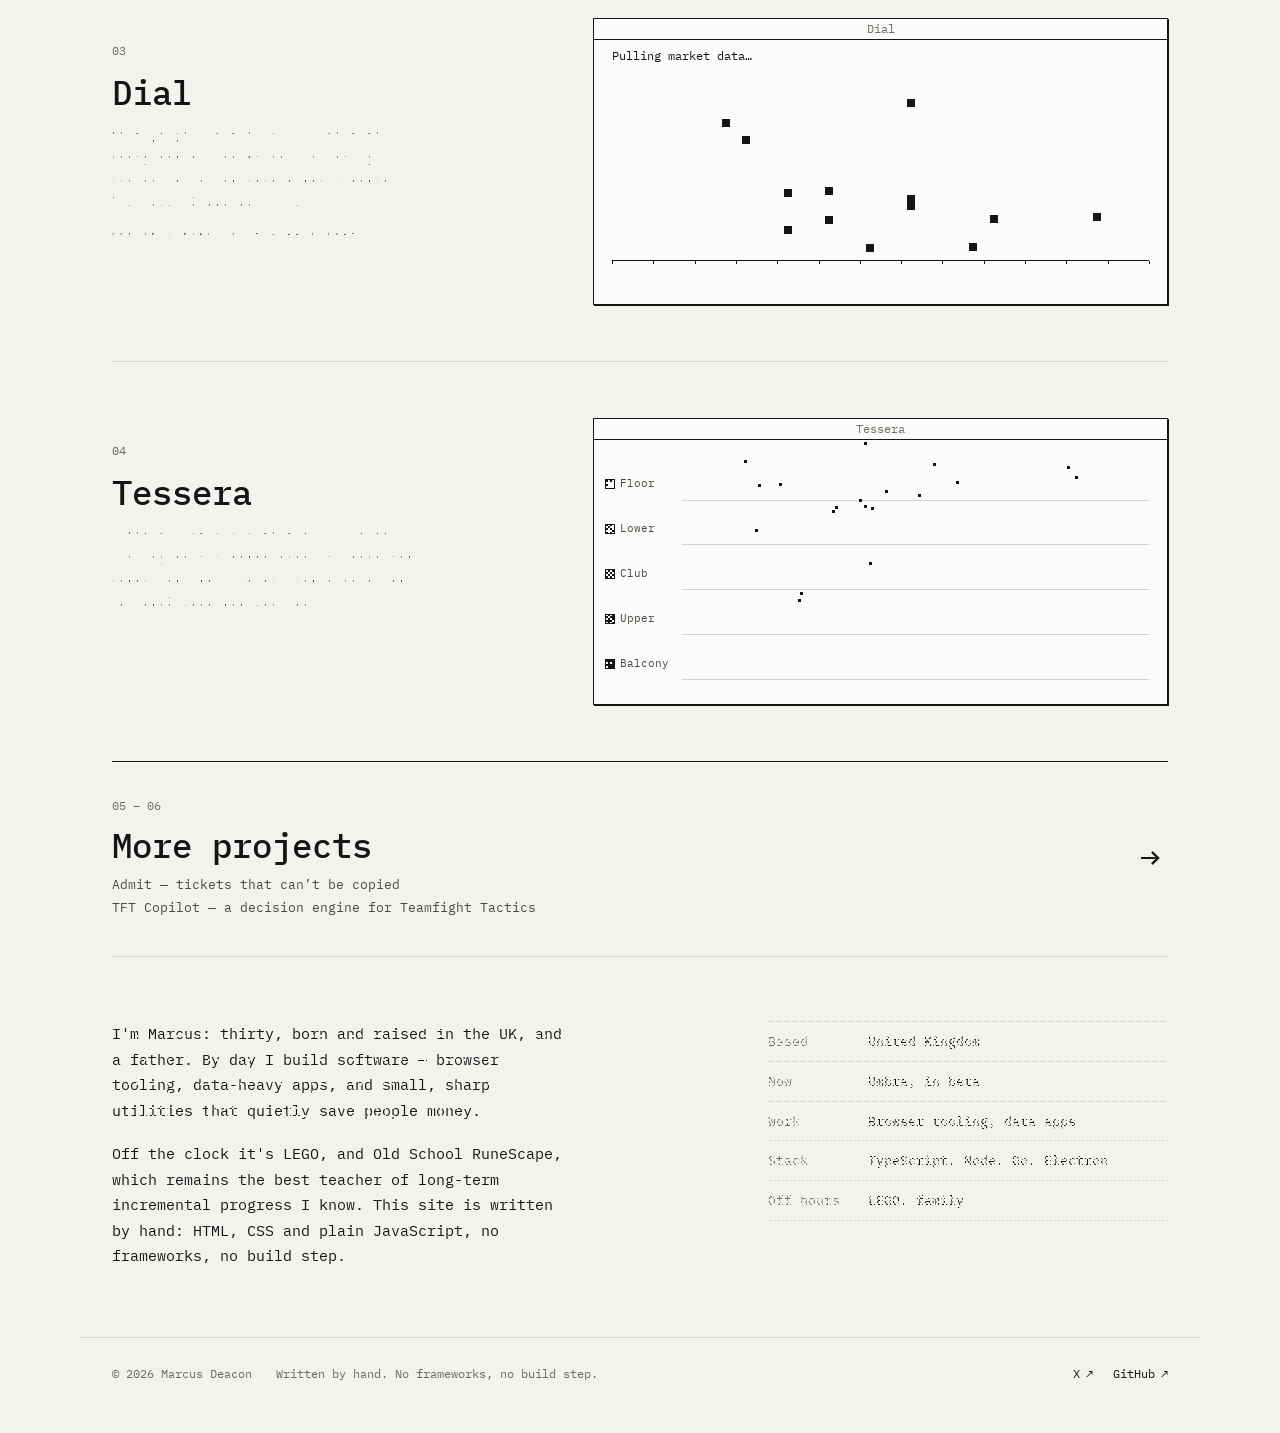
==== commit 9a64cde2: "More projects: Admit and TFT Copilot, behind one band on the index The index stays at four rows. Bel" ====
--- a/index.html
+++ b/index.html
@@ -108,6 +108,15 @@
       </li>
     </ol>
 
+    <nav class="more" aria-label="More projects">
+      <a href="more/">
+        <span class="more-n" data-dz>05 – 06</span>
+        <span class="more-t" data-type>More projects</span>
+        <span class="more-l" data-dz><span>Admit — tickets that can’t be copied</span><span>TFT Copilot — a decision engine for Teamfight Tactics</span></span>
+        <span class="more-go" aria-hidden="true">→</span>
+      </a>
+    </nav>
+
     <section class="band" aria-label="About">
       <div class="about">
         <div>
--- a/css/style.css
+++ b/css/style.css
@@ -156,6 +156,33 @@
 .pj:hover .pj-open .go, .pj:focus-visible .pj-open .go { transform: translateX(6px); }
 .pj:focus-visible { outline: none; }
 .pj-fig .mini { width: 100%; height: clamp(200px, 22vw, 264px); }
+
+/* ---------- more projects: one band at the foot of the index, a two-up grid on /more/ ---------- */
+
+/* the band reads like the next-project link: an ink rule, then one padded key that inverts as a whole;
+   it names what's behind it so the index never has to grow */
+.more { border-top: 1px solid var(--ink); }
+.more a {
+  display: grid; grid-template-columns: minmax(0, 1fr) auto; gap: 10px 40px; align-items: center;
+  margin: 0 -12px; padding: 34px 20px 38px 12px; text-decoration: none;
+}
+.more-n, .more-t, .more-l { grid-column: 1; justify-self: start; }
+.more-n { font-size: 12px; color: var(--ink-3); font-variant-numeric: tabular-nums; }
+.more-t { font-size: clamp(26px, 3.2vw, 34px); font-weight: 500; line-height: 1.15; }
+.more-l { display: grid; gap: 2px; font-size: 13px; line-height: 1.6; color: var(--ink-2); }
+.more-go { grid-column: 2; grid-row: 1 / 4; font-size: clamp(22px, 3vw, 34px); transition: transform 0.24s steps(3, end); }
+.more a:hover, .more a:focus-visible { background: var(--ink); color: var(--paper); outline: none; }
+.more a:hover .more-n, .more a:focus-visible .more-n, .more a:hover .more-l, .more a:focus-visible .more-l { color: var(--rule-2); }
+.more a:hover .more-go, .more a:focus-visible .more-go { transform: translateX(8px); }
+
+.more-grid { display: grid; grid-template-columns: repeat(2, minmax(0, 1fr)); gap: 0 56px; margin-bottom: 40px; border-top: 1px solid var(--rule); }
+.more-grid li { padding: 44px 0 52px; border-bottom: 1px solid var(--rule); }
+.more-grid .pj, .more-grid li:first-child .pj { grid-template-columns: minmax(0, 1fr); align-items: start; gap: 30px; padding: 0; border-top: 0; }
+.more-grid .pj-fig { order: -1; }
+.more-grid .pj-fig .mini { height: clamp(220px, 21vw, 252px); }
+.more-grid .pj-line { max-width: 46ch; }
+/* "More projects" is thirteen glyphs: on the narrowest phones it shrinks to fit rather than run off the page */
+.pg-more .pg-head h1 { font-size: min(104px, max(30px, calc((100vw - 2 * var(--gutter)) / 8.6))); }
 
 
 /* ---------- about ---------- */
@@ -249,6 +276,9 @@
   .hero { grid-template-columns: 1fr; min-height: 0; padding: 44px 0 56px; }
   .fig { justify-self: center; max-width: 340px; }
   .pj { grid-template-columns: minmax(0, 1fr); padding: 44px 0; }
+  .more-grid { grid-template-columns: minmax(0, 1fr); }
+  .more-grid li { padding: 40px 0 44px; }
+  .more a { gap: 10px 24px; padding: 30px 16px 34px 12px; }
   .about { grid-template-columns: 1fr; }
   .pg-facts { grid-template-columns: 1fr; padding: 52px 0 64px; }
   .pg-facts h2 { margin-bottom: 20px; }
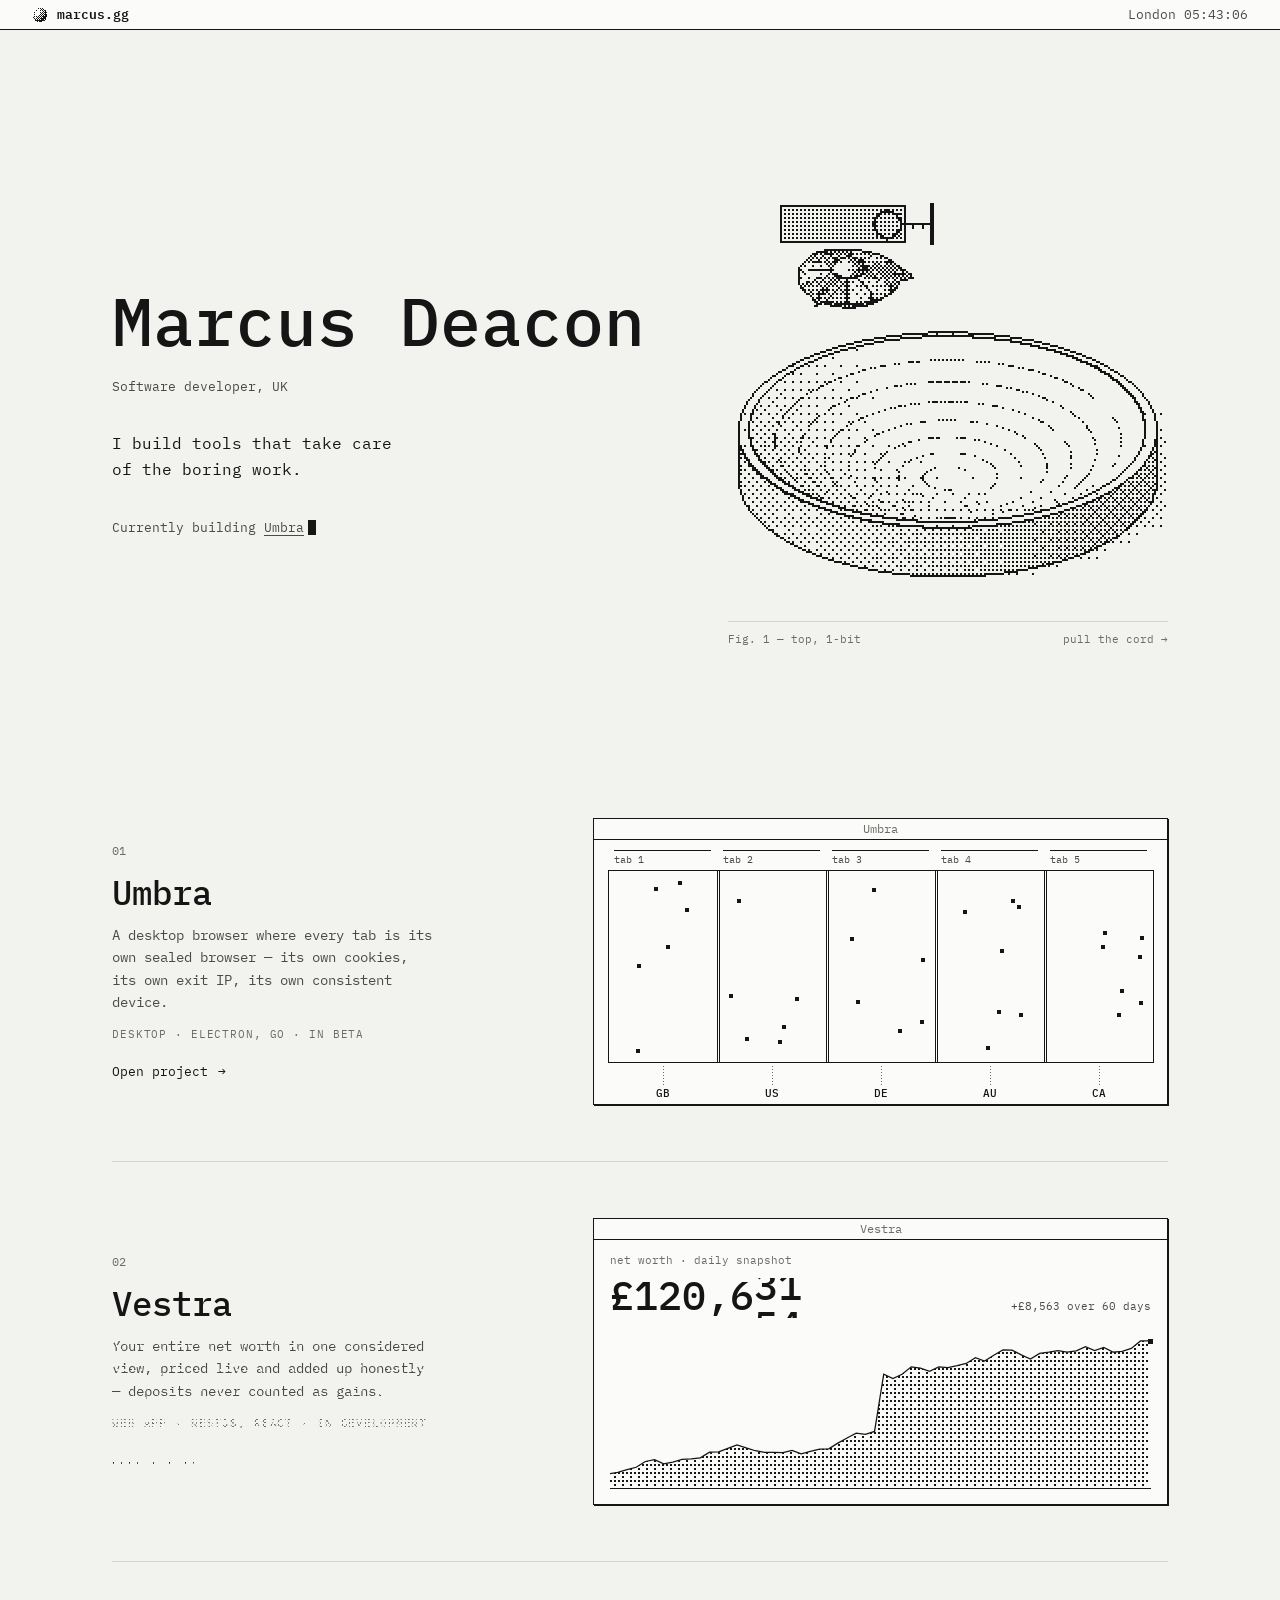
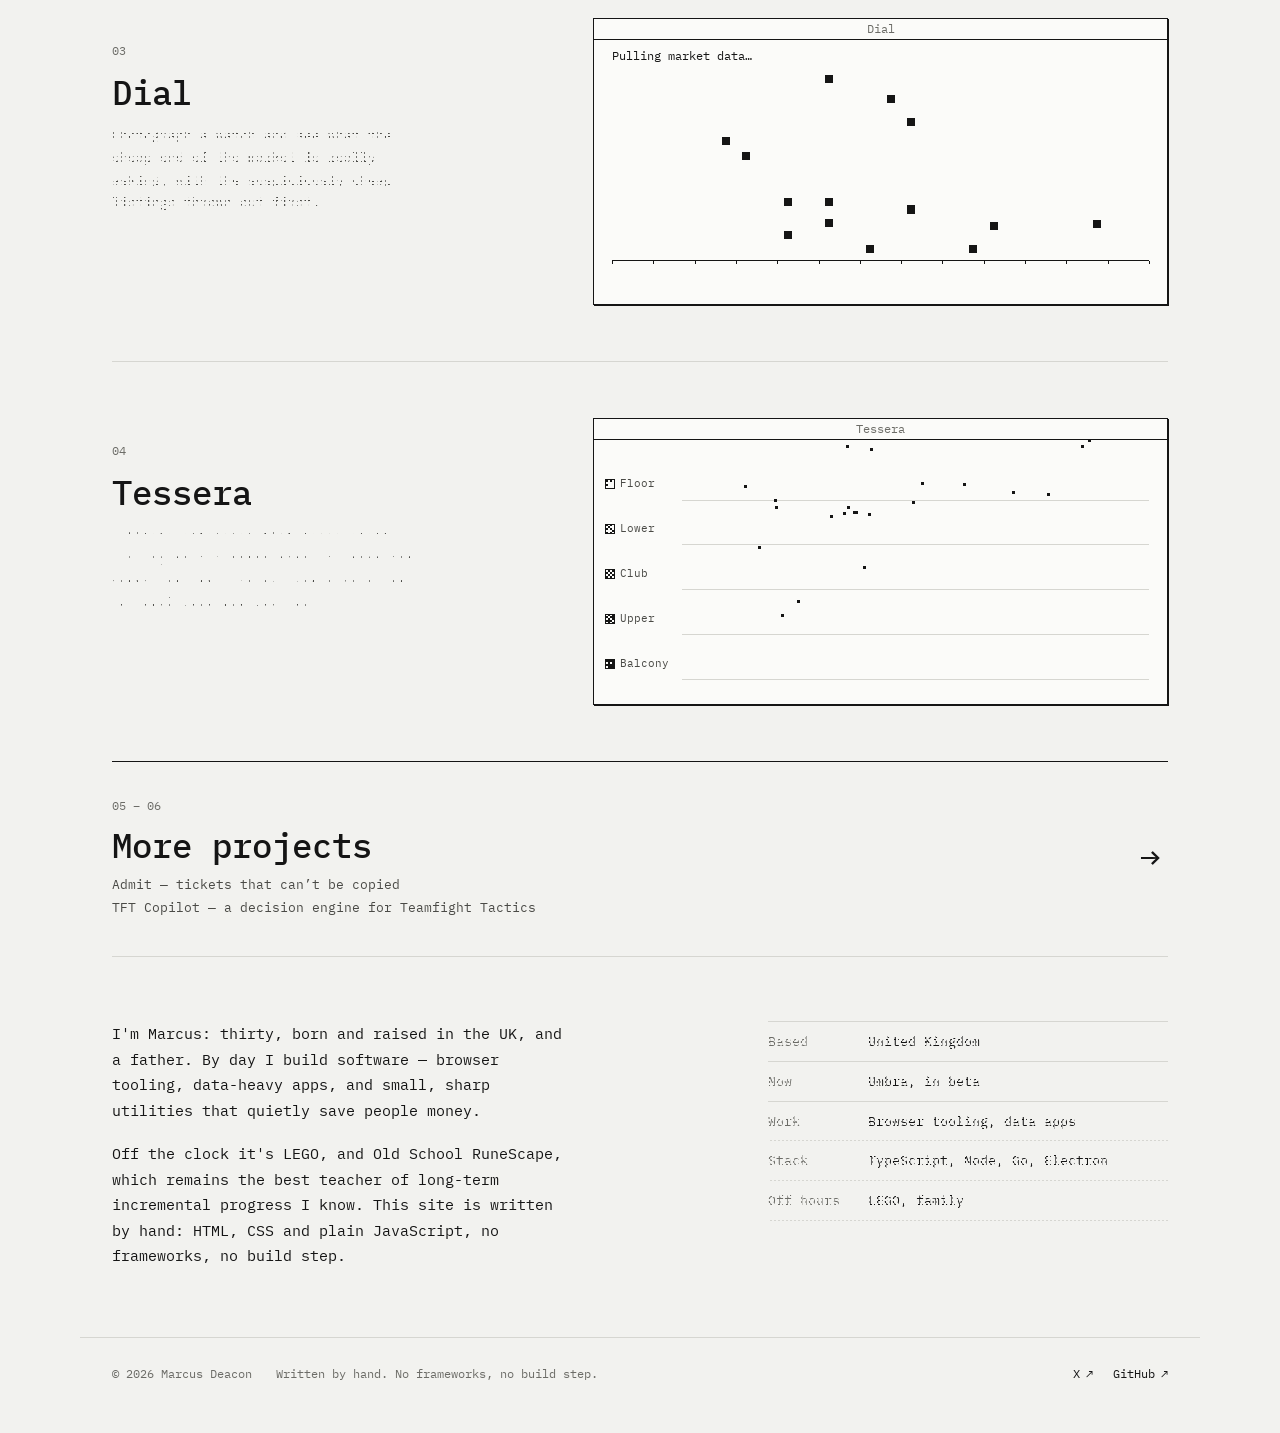
==== commit 5a96f99d: "Fig. 1 becomes a spinning top in a dish; the 404 becomes a ring-out A homage to the spinning-top ani" ====
--- a/index.html
+++ b/index.html
@@ -40,8 +40,12 @@
         <p class="now" data-dz data-at="1980">Currently building <a href="umbra/">Umbra</a><span class="caret" aria-hidden="true"></span></p>
       </div>
       <figure class="fig">
-        <canvas id="orb" role="img" aria-label="A sphere drawn in one-bit dither, lit from the direction of your cursor. Drag to turn it."></canvas>
-        <figcaption data-dz data-at="1400"><span>Fig. 1 — sphere, 1-bit</span><span id="orb-rot">drag to rotate</span></figcaption>
+        <div class="fig-stage">
+          <svg class="fig-still" viewBox="0 0 440 440" role="img" aria-label="A spinning top asleep in the middle of a dish, with the dotted path it took to get there." fill="none" stroke="currentColor" stroke-width="1" vector-effect="non-scaling-stroke"><clipPath id="fs-sh"><ellipse cx="239.4" cy="296.6" rx="233.6" ry="109.7"/></clipPath><path clip-path="url(#fs-sh)" d="M6 258L9 255M6 262L13 255M6 266L17 255M6 270L21 255M6 274L25 255M6 278L29 255M6 282L33 255M6 286L37 255M6 290L41 255M6 294L45 255M6 298L49 255M6 302L53 255M6 306L57 255M6 310L61 255M6 314L65 255M6 318L69 255M6 322L73 255M6 326L77 255M6 330L81 255M6 334L85 255M6 338L89 255M6 342L93 255M6 346L97 255M6 350L101 255M6 354L105 255M6 358L109 255M6 362L113 255M6 366L117 255M6 370L121 255M6 374L125 255M6 378L129 255M6 382L133 255M6 386L137 255M6 390L141 255M6 394L145 255M6 398L149 255M6 402L153 255M6 406L157 255M10 406L161 255M14 406L165 255M18 406L169 255M22 406L173 255M26 406L177 255M30 406L181 255M34 406L185 255M38 406L189 255M42 406L193 255M46 406L197 255M50 406L201 255M54 406L205 255M58 406L209 255M62 406L213 255M66 406L217 255M70 406L221 255M74 406L225 255M78 406L229 255M82 406L233 255M86 406L237 255M90 406L241 255M94 406L245 255M98 406L249 255M102 406L253 255M106 406L257 255M110 406L261 255M114 406L265 255M118 406L269 255M122 406L273 255M126 406L277 255M130 406L281 255M134 406L285 255M138 406L289 255M142 406L293 255M146 406L297 255M150 406L301 255M154 406L305 255M158 406L309 255M162 406L313 255M166 406L317 255M170 406L321 255M174 406L325 255M178 406L329 255M182 406L333 255M186 406L337 255M190 406L341 255M194 406L345 255M198 406L349 255M202 406L353 255M206 406L357 255M210 406L361 255M214 406L365 255M218 406L369 255M222 406L373 255M226 406L377 255M230 406L381 255M234 406L385 255M238 406L389 255M242 406L393 255M246 406L397 255M250 406L401 255M254 406L405 255M258 406L409 255M262 406L413 255M266 406L417 255M270 406L421 255M274 406L425 255M278 406L429 255M282 406L433 255M286 406L437 255M290 406L441 255M294 406L445 255M298 406L449 255M302 406L453 255M306 406L457 255M310 406L461 255M314 406L465 255M318 406L469 255M322 406L473 255M326 406L473 259M330 406L473 263M334 406L473 267M338 406L473 271M342 406L473 275M346 406L473 279M350 406L473 283M354 406L473 287M358 406L473 291M362 406L473 295M366 406L473 299M370 406L473 303M374 406L473 307M378 406L473 311M382 406L473 315M386 406L473 319M390 406L473 323M394 406L473 327M398 406L473 331M402 406L473 335M406 406L473 339M410 406L473 343M414 406L473 347M418 406L473 351M422 406L473 355M426 406L473 359M430 406L473 363M434 406L473 367M438 406L473 371M442 406L473 375M446 406L473 379M450 406L473 383M454 406L473 387M458 406L473 391M462 406L473 395M466 406L473 399M470 406L473 403"/><path d="M10.1 255.1A209.9 98.5 0 0 1 429.9 255.1L429.9 304A209.9 98.5 0 0 1 10.1 304Z" style="fill: var(--paper, #fbfbf9)"/><ellipse cx="220" cy="255.1" rx="209.9" ry="98.5" style="fill: var(--paper, #fbfbf9)"/><ellipse cx="220" cy="255.1" rx="198" ry="93"/><ellipse cx="220" cy="301" rx="49.5" ry="23.2" stroke-dasharray="1 3"/><ellipse cx="220" cy="291.8" rx="99" ry="46.5" stroke-dasharray="1 3"/><ellipse cx="220" cy="276.5" rx="148.5" ry="69.7" stroke-dasharray="1 3"/><polyline points="121,282 123,291 127,300 135,308 144,316 156,322 169,328 176,330 183,332 190,333 198,335 206,335 213,336 221,336 229,336 236,336 243,335 250,334 263,331 275,328 284,323 291,318 296,313 299,303 297,294 293,288 286,282 278,276 268,271 256,267 244,264 232,262 219,260 207,260 195,261 184,263 174,266 166,271 160,275 156,281 153,290 154,299 160,308 166,313 174,318 183,322 192,325 203,327 213,328 224,329 234,328 244,327 253,325 260,322 267,319 273,313 276,307 274,298 268,291 259,285 252,282 244,279 236,277 227,276 218,275 209,275 201,276 194,278 185,282 178,287 174,294 175,303 180,309 187,314 196,318 203,320 210,321 217,322 225,322 232,322 241,320 249,317 256,312 259,305 256,298 249,293 241,289 233,287 224,285 215,285 206,286 199,288 192,292 188,299 190,306 196,311 204,315 212,316 219,317 227,317 236,316 243,313 247,307 245,300 238,295 230,293 222,291 213,292 206,293 200,297 198,303 202,309 210,312 217,313 224,314 231,312 238,308 237,301 230,298 223,296 216,295 208,297 204,302 209,308 215,310 223,311 230,309 232,303 226,299 219,298 212,299 210,305 217,308 225,308 229,303 227,302" stroke-dasharray="1 3"/><clipPath id="fs-ring"><path d="M291.4 272L290.3 273.9L287.3 275.7L283.5 277.2L279.8 278.6L276.9 279.9L274.8 281.2L273.2 282.6L271.6 284L269.8 285.4L267.9 286.7L265.7 287.9L263.4 289L261 290.1L258.3 291.1L255.6 292L252.7 292.9L249.8 293.6L246.7 294.3L243.6 294.8L240.3 295.3L237.1 295.7L233.7 295.9L230.4 296.1L227 296.1L223.6 296.1L220.3 296L216.7 296.2L212.9 296.8L208.5 297.6L203.7 298.3L199 298.6L194.8 298.1L191.8 296.7L190 294.6L189 292.3L188.3 290.1L187.4 288.3L185.9 286.7L184.2 285.4L182.4 284L180.8 282.6L179.4 281.2L178.3 279.7L177.3 278.2L176.5 276.7L176 275.1L175.6 273.5L175.5 272L175.6 270.4L176 268.8L176.5 267.2L177.3 265.7L178.3 264.2L179.4 262.7L180.8 261.3L182.4 259.9L184.2 258.5L185.9 257.2L187.4 255.6L188.3 253.8L189 251.6L190 249.3L191.8 247.2L194.8 245.8L199 245.3L203.7 245.6L208.5 246.3L212.9 247.1L216.7 247.7L220.3 247.9L223.6 247.8L227 247.8L230.4 247.8L233.7 248L237.1 248.2L240.3 248.6L243.6 249.1L246.7 249.6L249.8 250.3L252.7 251L255.6 251.9L258.3 252.8L261 253.8L263.4 254.9L265.7 256L267.9 257.2L269.8 258.5L271.6 259.9L273.2 261.3L274.8 262.7L276.9 264L279.8 265.3L283.5 266.7L287.3 268.2L290.3 270L291.4 272Z"/></clipPath><path d="M187.4 280.7A39.6 18.6 0 0 0 266.6 280.7" /><path d="M213.1 287.7L227 301.7L240.9 287.7"/><path d="M291.4 272L290.3 273.9L287.3 275.7L283.5 277.2L279.8 278.6L276.9 279.9L274.8 281.2L273.2 282.6L271.6 284L269.8 285.4L267.9 286.7L265.7 287.9L263.4 289L261 290.1L258.3 291.1L255.6 292L252.7 292.9L249.8 293.6L246.7 294.3L243.6 294.8L240.3 295.3L237.1 295.7L233.7 295.9L230.4 296.1L227 296.1L223.6 296.1L220.3 296L216.7 296.2L212.9 296.8L208.5 297.6L203.7 298.3L199 298.6L194.8 298.1L191.8 296.7L190 294.6L189 292.3L188.3 290.1L187.4 288.3L185.9 286.7L184.2 285.4L182.4 284L180.8 282.6L179.4 281.2L178.3 279.7L177.3 278.2L176.5 276.7L176 275.1L175.6 273.5L175.5 272L175.6 270.4L176 268.8L176.5 267.2L177.3 265.7L178.3 264.2L179.4 262.7L180.8 261.3L182.4 259.9L184.2 258.5L185.9 257.2L187.4 255.6L188.3 253.8L189 251.6L190 249.3L191.8 247.2L194.8 245.8L199 245.3L203.7 245.6L208.5 246.3L212.9 247.1L216.7 247.7L220.3 247.9L223.6 247.8L227 247.8L230.4 247.8L233.7 248L237.1 248.2L240.3 248.6L243.6 249.1L246.7 249.6L249.8 250.3L252.7 251L255.6 251.9L258.3 252.8L261 253.8L263.4 254.9L265.7 256L267.9 257.2L269.8 258.5L271.6 259.9L273.2 261.3L274.8 262.7L276.9 264L279.8 265.3L283.5 266.7L287.3 268.2L290.3 270L291.4 272Z" style="fill: var(--paper, #fbfbf9)"/><path clip-path="url(#fs-ring)" d="M223 249L227 245M223 253L231 245M223 257L235 245M223 261L239 245M223 265L243 245M223 269L247 245M223 273L251 245M223 277L255 245M223 281L259 245M223 285L263 245M223 289L267 245M223 293L271 245M223 297L275 245M225 299L279 245M229 299L283 245M233 299L287 245M237 299L291 245M241 299L291 249M245 299L291 253M249 299L291 257M253 299L291 261M257 299L291 265M261 299L291 269M265 299L291 273M269 299L291 277M273 299L291 281M277 299L291 285M281 299L291 289M285 299L291 293M289 299L291 297"/><circle cx="227" cy="268.5" r="19.8" style="fill: var(--paper, #fbfbf9)"/><rect x="52.8" y="30.8" width="123.2" height="35.2"/><circle cx="158.4" cy="48.4" r="13.2"/></svg>
+          <canvas id="fig1" data-top="hero" role="img" aria-label="A spinning top in a dish, with its launcher, drawn in one-bit dither." hidden></canvas>
+          <p class="sr-only" id="fig1-live" aria-live="polite"></p>
+        </div>
+        <figcaption data-dz data-at="1400"><span>Fig. 1 — top, 1-bit</span><span id="fig1-cap" data-top-cap>asleep</span></figcaption>
       </figure>
     </section>
 
@@ -144,6 +148,7 @@
   </footer>
 
   <script src="js/core.js"></script>
+  <script src="js/top.js"></script>
   <script src="js/home.js"></script>
 </body>
 </html>
--- a/css/style.css
+++ b/css/style.css
@@ -101,8 +101,23 @@
 @keyframes blink { 50% { opacity: 0; } }
 
 .fig { width: 100%; max-width: 440px; justify-self: end; }
-#orb { width: 100%; aspect-ratio: 1; cursor: grab; touch-action: pan-y; }
-#orb:active { cursor: grabbing; }
+/* Fig. 1: the still is the default; top.js draws once, unhides the canvas and only then hides the still */
+.fig-stage { position: relative; aspect-ratio: 1; touch-action: pan-y pinch-zoom; -webkit-tap-highlight-color: transparent; }
+.fig-still, canvas[data-top] { display: block; width: 100%; aspect-ratio: 1; }
+canvas[data-top] { position: absolute; inset: 0; height: 100%; }
+.fig-still { color: var(--ink); }
+.fig-live .fig-still { visibility: hidden; }
+/* the cord's button: the keyboard's and assistive tech's way in; it follows the grip, and pointers pass through it */
+.fig-cord {
+  position: absolute; left: 0; top: 0; width: 44px; height: 44px; margin: 0; padding: 0;
+  background: none; border: 0; border-radius: 0; pointer-events: none; touch-action: pan-y pinch-zoom;
+}
+.fig-cord:focus { outline: none; }
+/* the 404: the front page's hero with the top gone; the missing address under the lede */
+.pg-404 .nf-path { margin: -16px 0 30px; max-width: 38ch; overflow-wrap: anywhere; }
+/* the heading is short enough for the typed role to sit beside it: keep them on their own lines */
+.pg-404 .hero h1 { display: block; width: fit-content; }
+.fig-cord:focus-visible { outline: 1px solid var(--ink); outline-offset: 0; }
 .fig figcaption {
   display: flex; justify-content: space-between; gap: 12px;
   margin-top: 6px; padding-top: 8px; border-top: 1px solid var(--rule);
@@ -305,7 +320,13 @@
   ::view-transition-group(*), ::view-transition-old(*), ::view-transition-new(*) { animation: none !important; }
 }
 
+@media (forced-colors: active) {
+  canvas[data-top] { background: #fbfbf9; forced-color-adjust: none; }
+}
+
 @media print {
+  canvas[data-top], .fig-cord { display: none !important; }
+  .fig-live .fig-still { visibility: visible !important; }
   * { -webkit-mask-image: none !important; mask-image: none !important; }
   .js .tw .tw-text { clip-path: none !important; }
   .menubar, .zoom, .tw-caret, .caret { display: none !important; }
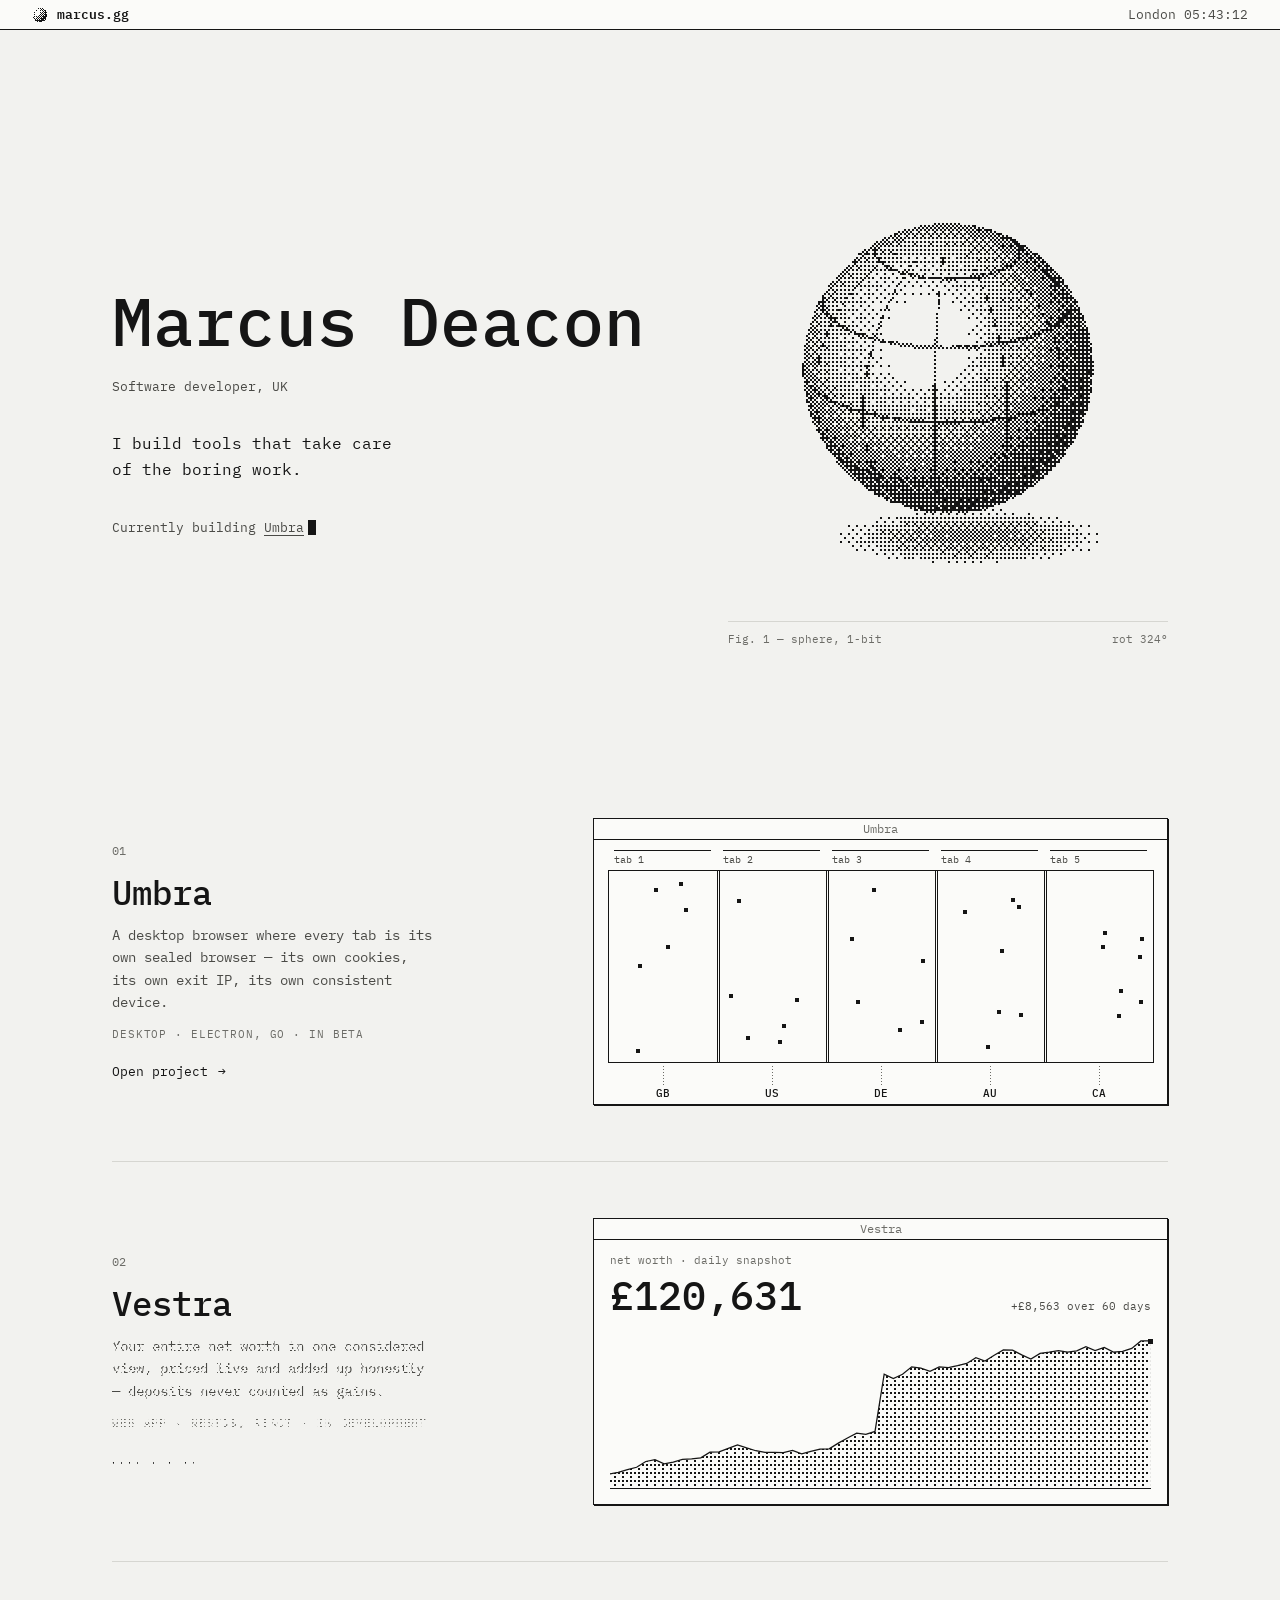
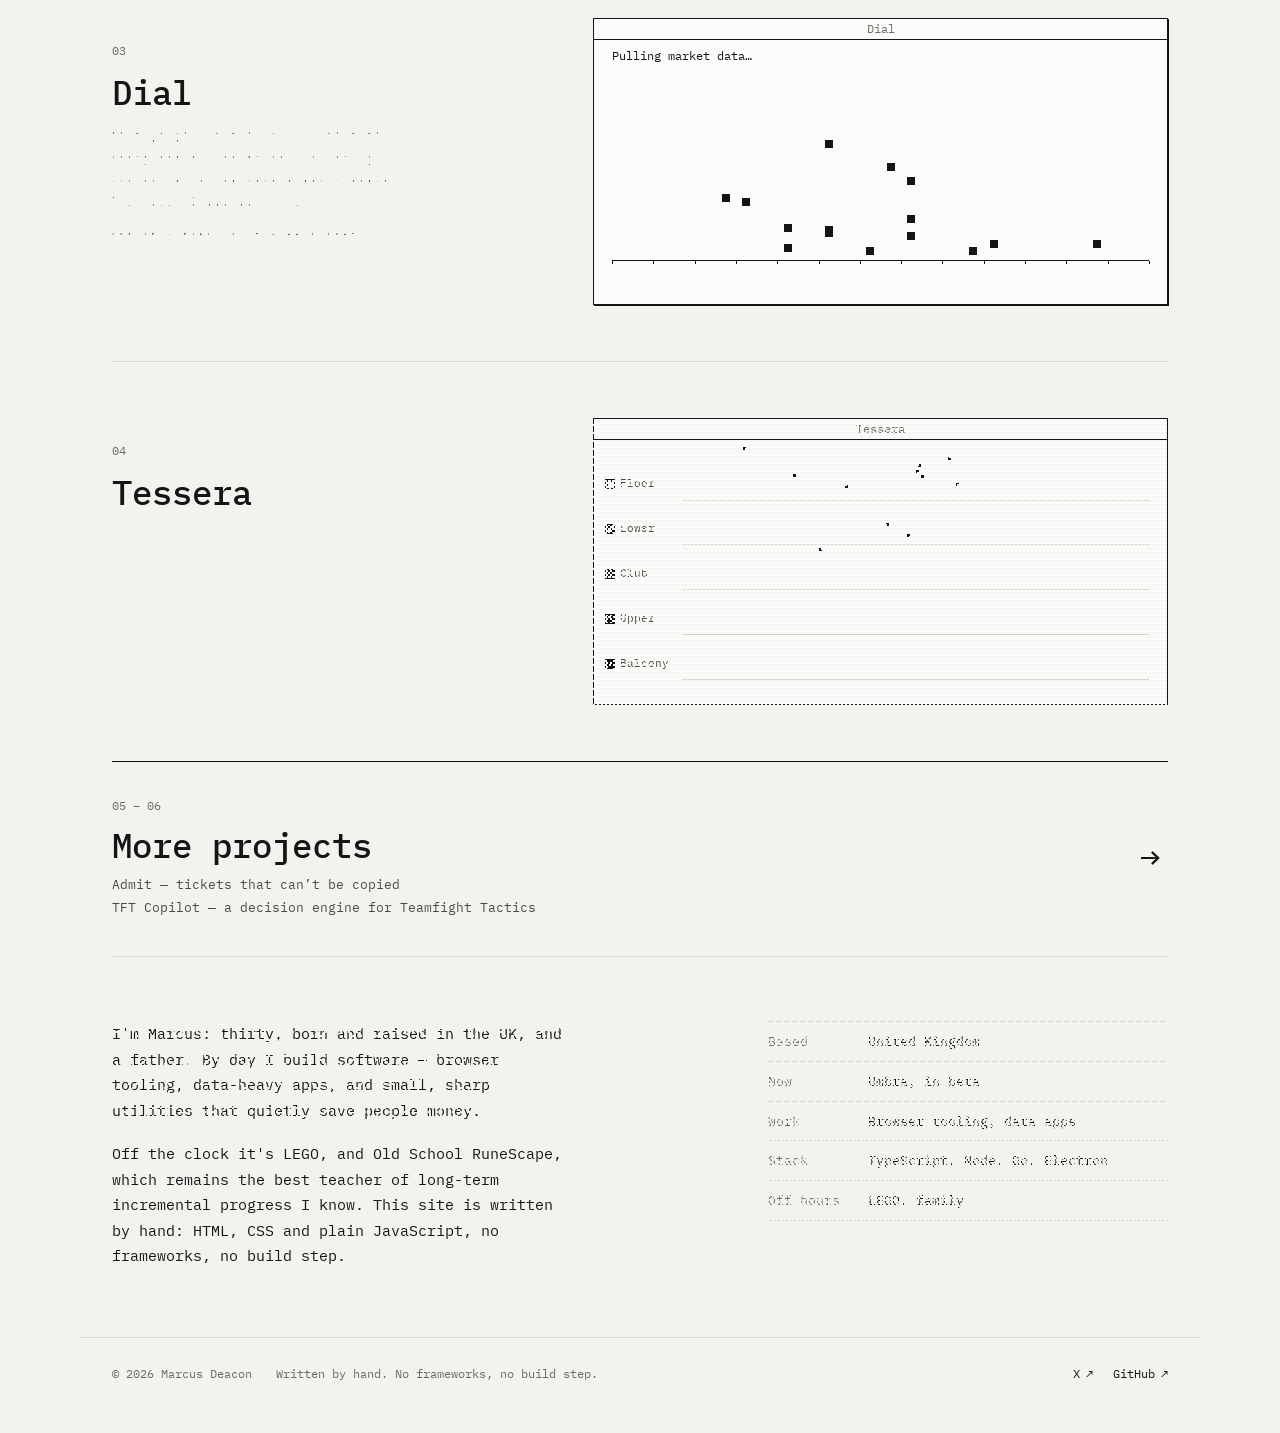
==== commit d26cff38: "Scrap the spinning-top redesign: back to the site on main Co-Authored-By: Claude Opus 5.5 <noreply@a" ====
--- a/index.html
+++ b/index.html
@@ -40,12 +40,8 @@
         <p class="now" data-dz data-at="1980">Currently building <a href="umbra/">Umbra</a><span class="caret" aria-hidden="true"></span></p>
       </div>
       <figure class="fig">
-        <div class="fig-stage">
-          <svg class="fig-still" viewBox="0 0 440 440" role="img" aria-label="A spinning top asleep in the middle of a dish, with the dotted path it took to get there." fill="none" stroke="currentColor" stroke-width="1" vector-effect="non-scaling-stroke"><clipPath id="fs-sh"><ellipse cx="239.4" cy="296.6" rx="233.6" ry="109.7"/></clipPath><path clip-path="url(#fs-sh)" d="M6 258L9 255M6 262L13 255M6 266L17 255M6 270L21 255M6 274L25 255M6 278L29 255M6 282L33 255M6 286L37 255M6 290L41 255M6 294L45 255M6 298L49 255M6 302L53 255M6 306L57 255M6 310L61 255M6 314L65 255M6 318L69 255M6 322L73 255M6 326L77 255M6 330L81 255M6 334L85 255M6 338L89 255M6 342L93 255M6 346L97 255M6 350L101 255M6 354L105 255M6 358L109 255M6 362L113 255M6 366L117 255M6 370L121 255M6 374L125 255M6 378L129 255M6 382L133 255M6 386L137 255M6 390L141 255M6 394L145 255M6 398L149 255M6 402L153 255M6 406L157 255M10 406L161 255M14 406L165 255M18 406L169 255M22 406L173 255M26 406L177 255M30 406L181 255M34 406L185 255M38 406L189 255M42 406L193 255M46 406L197 255M50 406L201 255M54 406L205 255M58 406L209 255M62 406L213 255M66 406L217 255M70 406L221 255M74 406L225 255M78 406L229 255M82 406L233 255M86 406L237 255M90 406L241 255M94 406L245 255M98 406L249 255M102 406L253 255M106 406L257 255M110 406L261 255M114 406L265 255M118 406L269 255M122 406L273 255M126 406L277 255M130 406L281 255M134 406L285 255M138 406L289 255M142 406L293 255M146 406L297 255M150 406L301 255M154 406L305 255M158 406L309 255M162 406L313 255M166 406L317 255M170 406L321 255M174 406L325 255M178 406L329 255M182 406L333 255M186 406L337 255M190 406L341 255M194 406L345 255M198 406L349 255M202 406L353 255M206 406L357 255M210 406L361 255M214 406L365 255M218 406L369 255M222 406L373 255M226 406L377 255M230 406L381 255M234 406L385 255M238 406L389 255M242 406L393 255M246 406L397 255M250 406L401 255M254 406L405 255M258 406L409 255M262 406L413 255M266 406L417 255M270 406L421 255M274 406L425 255M278 406L429 255M282 406L433 255M286 406L437 255M290 406L441 255M294 406L445 255M298 406L449 255M302 406L453 255M306 406L457 255M310 406L461 255M314 406L465 255M318 406L469 255M322 406L473 255M326 406L473 259M330 406L473 263M334 406L473 267M338 406L473 271M342 406L473 275M346 406L473 279M350 406L473 283M354 406L473 287M358 406L473 291M362 406L473 295M366 406L473 299M370 406L473 303M374 406L473 307M378 406L473 311M382 406L473 315M386 406L473 319M390 406L473 323M394 406L473 327M398 406L473 331M402 406L473 335M406 406L473 339M410 406L473 343M414 406L473 347M418 406L473 351M422 406L473 355M426 406L473 359M430 406L473 363M434 406L473 367M438 406L473 371M442 406L473 375M446 406L473 379M450 406L473 383M454 406L473 387M458 406L473 391M462 406L473 395M466 406L473 399M470 406L473 403"/><path d="M10.1 255.1A209.9 98.5 0 0 1 429.9 255.1L429.9 304A209.9 98.5 0 0 1 10.1 304Z" style="fill: var(--paper, #fbfbf9)"/><ellipse cx="220" cy="255.1" rx="209.9" ry="98.5" style="fill: var(--paper, #fbfbf9)"/><ellipse cx="220" cy="255.1" rx="198" ry="93"/><ellipse cx="220" cy="301" rx="49.5" ry="23.2" stroke-dasharray="1 3"/><ellipse cx="220" cy="291.8" rx="99" ry="46.5" stroke-dasharray="1 3"/><ellipse cx="220" cy="276.5" rx="148.5" ry="69.7" stroke-dasharray="1 3"/><polyline points="121,282 123,291 127,300 135,308 144,316 156,322 169,328 176,330 183,332 190,333 198,335 206,335 213,336 221,336 229,336 236,336 243,335 250,334 263,331 275,328 284,323 291,318 296,313 299,303 297,294 293,288 286,282 278,276 268,271 256,267 244,264 232,262 219,260 207,260 195,261 184,263 174,266 166,271 160,275 156,281 153,290 154,299 160,308 166,313 174,318 183,322 192,325 203,327 213,328 224,329 234,328 244,327 253,325 260,322 267,319 273,313 276,307 274,298 268,291 259,285 252,282 244,279 236,277 227,276 218,275 209,275 201,276 194,278 185,282 178,287 174,294 175,303 180,309 187,314 196,318 203,320 210,321 217,322 225,322 232,322 241,320 249,317 256,312 259,305 256,298 249,293 241,289 233,287 224,285 215,285 206,286 199,288 192,292 188,299 190,306 196,311 204,315 212,316 219,317 227,317 236,316 243,313 247,307 245,300 238,295 230,293 222,291 213,292 206,293 200,297 198,303 202,309 210,312 217,313 224,314 231,312 238,308 237,301 230,298 223,296 216,295 208,297 204,302 209,308 215,310 223,311 230,309 232,303 226,299 219,298 212,299 210,305 217,308 225,308 229,303 227,302" stroke-dasharray="1 3"/><clipPath id="fs-ring"><path d="M291.4 272L290.3 273.9L287.3 275.7L283.5 277.2L279.8 278.6L276.9 279.9L274.8 281.2L273.2 282.6L271.6 284L269.8 285.4L267.9 286.7L265.7 287.9L263.4 289L261 290.1L258.3 291.1L255.6 292L252.7 292.9L249.8 293.6L246.7 294.3L243.6 294.8L240.3 295.3L237.1 295.7L233.7 295.9L230.4 296.1L227 296.1L223.6 296.1L220.3 296L216.7 296.2L212.9 296.8L208.5 297.6L203.7 298.3L199 298.6L194.8 298.1L191.8 296.7L190 294.6L189 292.3L188.3 290.1L187.4 288.3L185.9 286.7L184.2 285.4L182.4 284L180.8 282.6L179.4 281.2L178.3 279.7L177.3 278.2L176.5 276.7L176 275.1L175.6 273.5L175.5 272L175.6 270.4L176 268.8L176.5 267.2L177.3 265.7L178.3 264.2L179.4 262.7L180.8 261.3L182.4 259.9L184.2 258.5L185.9 257.2L187.4 255.6L188.3 253.8L189 251.6L190 249.3L191.8 247.2L194.8 245.8L199 245.3L203.7 245.6L208.5 246.3L212.9 247.1L216.7 247.7L220.3 247.9L223.6 247.8L227 247.8L230.4 247.8L233.7 248L237.1 248.2L240.3 248.6L243.6 249.1L246.7 249.6L249.8 250.3L252.7 251L255.6 251.9L258.3 252.8L261 253.8L263.4 254.9L265.7 256L267.9 257.2L269.8 258.5L271.6 259.9L273.2 261.3L274.8 262.7L276.9 264L279.8 265.3L283.5 266.7L287.3 268.2L290.3 270L291.4 272Z"/></clipPath><path d="M187.4 280.7A39.6 18.6 0 0 0 266.6 280.7" /><path d="M213.1 287.7L227 301.7L240.9 287.7"/><path d="M291.4 272L290.3 273.9L287.3 275.7L283.5 277.2L279.8 278.6L276.9 279.9L274.8 281.2L273.2 282.6L271.6 284L269.8 285.4L267.9 286.7L265.7 287.9L263.4 289L261 290.1L258.3 291.1L255.6 292L252.7 292.9L249.8 293.6L246.7 294.3L243.6 294.8L240.3 295.3L237.1 295.7L233.7 295.9L230.4 296.1L227 296.1L223.6 296.1L220.3 296L216.7 296.2L212.9 296.8L208.5 297.6L203.7 298.3L199 298.6L194.8 298.1L191.8 296.7L190 294.6L189 292.3L188.3 290.1L187.4 288.3L185.9 286.7L184.2 285.4L182.4 284L180.8 282.6L179.4 281.2L178.3 279.7L177.3 278.2L176.5 276.7L176 275.1L175.6 273.5L175.5 272L175.6 270.4L176 268.8L176.5 267.2L177.3 265.7L178.3 264.2L179.4 262.7L180.8 261.3L182.4 259.9L184.2 258.5L185.9 257.2L187.4 255.6L188.3 253.8L189 251.6L190 249.3L191.8 247.2L194.8 245.8L199 245.3L203.7 245.6L208.5 246.3L212.9 247.1L216.7 247.7L220.3 247.9L223.6 247.8L227 247.8L230.4 247.8L233.7 248L237.1 248.2L240.3 248.6L243.6 249.1L246.7 249.6L249.8 250.3L252.7 251L255.6 251.9L258.3 252.8L261 253.8L263.4 254.9L265.7 256L267.9 257.2L269.8 258.5L271.6 259.9L273.2 261.3L274.8 262.7L276.9 264L279.8 265.3L283.5 266.7L287.3 268.2L290.3 270L291.4 272Z" style="fill: var(--paper, #fbfbf9)"/><path clip-path="url(#fs-ring)" d="M223 249L227 245M223 253L231 245M223 257L235 245M223 261L239 245M223 265L243 245M223 269L247 245M223 273L251 245M223 277L255 245M223 281L259 245M223 285L263 245M223 289L267 245M223 293L271 245M223 297L275 245M225 299L279 245M229 299L283 245M233 299L287 245M237 299L291 245M241 299L291 249M245 299L291 253M249 299L291 257M253 299L291 261M257 299L291 265M261 299L291 269M265 299L291 273M269 299L291 277M273 299L291 281M277 299L291 285M281 299L291 289M285 299L291 293M289 299L291 297"/><circle cx="227" cy="268.5" r="19.8" style="fill: var(--paper, #fbfbf9)"/><rect x="52.8" y="30.8" width="123.2" height="35.2"/><circle cx="158.4" cy="48.4" r="13.2"/></svg>
-          <canvas id="fig1" data-top="hero" role="img" aria-label="A spinning top in a dish, with its launcher, drawn in one-bit dither." hidden></canvas>
-          <p class="sr-only" id="fig1-live" aria-live="polite"></p>
-        </div>
-        <figcaption data-dz data-at="1400"><span>Fig. 1 — top, 1-bit</span><span id="fig1-cap" data-top-cap>asleep</span></figcaption>
+        <canvas id="orb" role="img" aria-label="A sphere drawn in one-bit dither, lit from the direction of your cursor. Drag to turn it."></canvas>
+        <figcaption data-dz data-at="1400"><span>Fig. 1 — sphere, 1-bit</span><span id="orb-rot">drag to rotate</span></figcaption>
       </figure>
     </section>
 
@@ -148,7 +144,6 @@
   </footer>
 
   <script src="js/core.js"></script>
-  <script src="js/top.js"></script>
   <script src="js/home.js"></script>
 </body>
 </html>
--- a/css/style.css
+++ b/css/style.css
@@ -101,23 +101,8 @@
 @keyframes blink { 50% { opacity: 0; } }
 
 .fig { width: 100%; max-width: 440px; justify-self: end; }
-/* Fig. 1: the still is the default; top.js draws once, unhides the canvas and only then hides the still */
-.fig-stage { position: relative; aspect-ratio: 1; touch-action: pan-y pinch-zoom; -webkit-tap-highlight-color: transparent; }
-.fig-still, canvas[data-top] { display: block; width: 100%; aspect-ratio: 1; }
-canvas[data-top] { position: absolute; inset: 0; height: 100%; }
-.fig-still { color: var(--ink); }
-.fig-live .fig-still { visibility: hidden; }
-/* the cord's button: the keyboard's and assistive tech's way in; it follows the grip, and pointers pass through it */
-.fig-cord {
-  position: absolute; left: 0; top: 0; width: 44px; height: 44px; margin: 0; padding: 0;
-  background: none; border: 0; border-radius: 0; pointer-events: none; touch-action: pan-y pinch-zoom;
-}
-.fig-cord:focus { outline: none; }
-/* the 404: the front page's hero with the top gone; the missing address under the lede */
-.pg-404 .nf-path { margin: -16px 0 30px; max-width: 38ch; overflow-wrap: anywhere; }
-/* the heading is short enough for the typed role to sit beside it: keep them on their own lines */
-.pg-404 .hero h1 { display: block; width: fit-content; }
-.fig-cord:focus-visible { outline: 1px solid var(--ink); outline-offset: 0; }
+#orb { width: 100%; aspect-ratio: 1; cursor: grab; touch-action: pan-y; }
+#orb:active { cursor: grabbing; }
 .fig figcaption {
   display: flex; justify-content: space-between; gap: 12px;
   margin-top: 6px; padding-top: 8px; border-top: 1px solid var(--rule);
@@ -320,13 +305,7 @@
   ::view-transition-group(*), ::view-transition-old(*), ::view-transition-new(*) { animation: none !important; }
 }
 
-@media (forced-colors: active) {
-  canvas[data-top] { background: #fbfbf9; forced-color-adjust: none; }
-}
-
 @media print {
-  canvas[data-top], .fig-cord { display: none !important; }
-  .fig-live .fig-still { visibility: visible !important; }
   * { -webkit-mask-image: none !important; mask-image: none !important; }
   .js .tw .tw-text { clip-path: none !important; }
   .menubar, .zoom, .tw-caret, .caret { display: none !important; }
